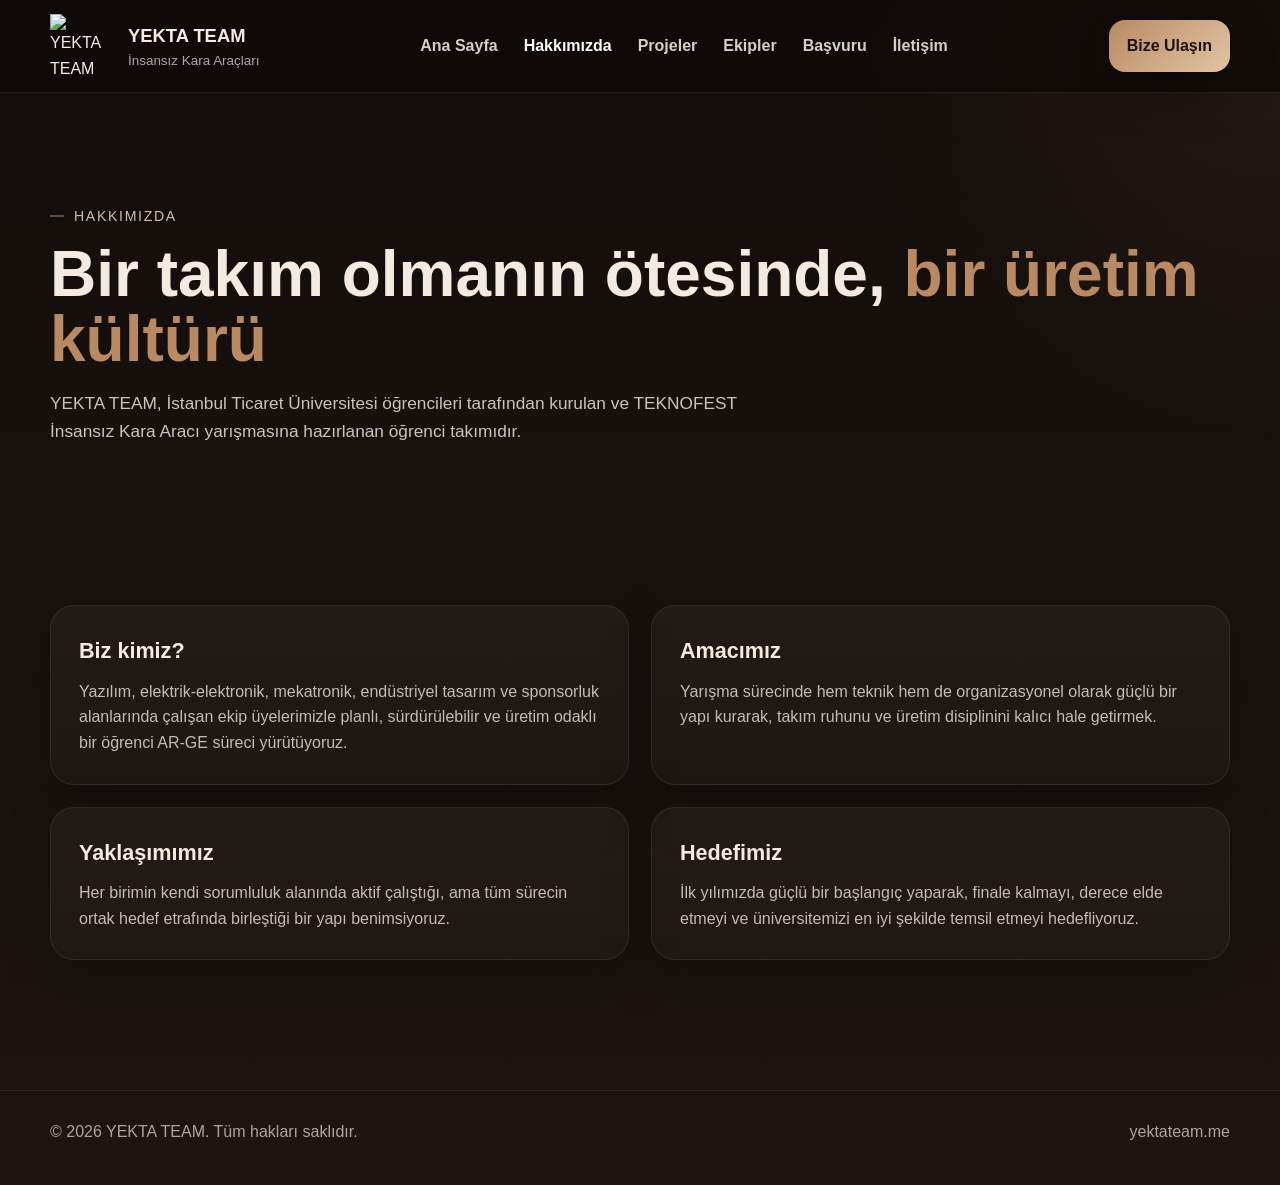
==== about.html @ 712c4027 "Update about.html" ====
<!DOCTYPE html>
<html lang="tr">
<head>
  <meta charset="UTF-8">
  <meta name="viewport" content="width=device-width, initial-scale=1.0">
  <title>Hakkımızda | YEKTA TEAM</title>
  <link rel="stylesheet" href="style.css">
</head>
<body>

  <div class="nav-wrap">
    <div class="container navbar">
      <a href="index.html" class="brand">
        <img src="logo.png" alt="YEKTA TEAM Logo">
        <div class="brand-text">
          <strong>YEKTA TEAM</strong>
          <span>İnsansız Kara Araçları</span>
        </div>
      </a>

      <ul class="nav-links">
        <li><a href="index.html">Ana Sayfa</a></li>
        <li><a class="active" href="about.html">Hakkımızda</a></li>
        <li><a href="projects.html">Projeler</a></li>
        <li><a href="teams.html">Ekipler</a></li>
        <li><a href="apply.html">Başvuru</a></li>
        <li><a href="contact.html">İletişim</a></li>
      </ul>

      <a href="contact.html" class="nav-btn">Bize Ulaşın</a>
    </div>
  </div>

  <main>
    <section class="page-hero">
      <div class="container">
        <span class="eyebrow">Hakkımızda</span>
        <h1 class="title">Bir takım olmanın ötesinde, <span class="accent">bir üretim kültürü</span></h1>
        <p class="lead">
          YEKTA TEAM, İstanbul Ticaret Üniversitesi öğrencileri tarafından kurulan ve TEKNOFEST İnsansız Kara Aracı yarışmasına hazırlanan öğrenci takımıdır.
        </p>
      </div>
    </section>

    <section class="section">
      <div class="container grid-2">
        <div class="card">
          <h3>Biz kimiz?</h3>
          <p>
  Yazılım, elektrik-elektronik, mekatronik, endüstriyel tasarım ve sponsorluk alanlarında çalışan ekip üyelerimizle
  planlı, sürdürülebilir ve üretim odaklı bir öğrenci AR-GE süreci yürütüyoruz.
</p>
        </div>

        <div class="card">
          <h3>Amacımız</h3>
          <p>
            Yarışma sürecinde hem teknik hem de organizasyonel olarak güçlü bir yapı kurarak,
            takım ruhunu ve üretim disiplinini kalıcı hale getirmek.
          </p>
        </div>

        <div class="card">
          <h3>Yaklaşımımız</h3>
          <p>
            Her birimin kendi sorumluluk alanında aktif çalıştığı, ama tüm sürecin ortak hedef etrafında birleştiği bir yapı benimsiyoruz.
          </p>
        </div>

        <div class="card">
          <h3>Hedefimiz</h3>
          <p>
            İlk yılımızda güçlü bir başlangıç yaparak, finale kalmayı, derece elde etmeyi ve üniversitemizi en iyi şekilde temsil etmeyi hedefliyoruz.
          </p>
        </div>
      </div>
    </section>
  </main>

  <footer>
    <div class="container footer-inner">
      <div>© 2026 YEKTA TEAM. Tüm hakları saklıdır.</div>
      <div>yektateam.me</div>
    </div>
  </footer>

</body>
</html>
---- style.css ----
:root{
  --bg:#140f0c;
  --bg-2:#1d1511;
  --card:#241b16;
  --card-2:#2d221b;
  --text:#f4eadf;
  --muted:#d3bda8;
  --accent:#b98a62;
  --accent-2:#e2c4a5;
  --line:rgba(255,255,255,0.08);
  --shadow:0 18px 50px rgba(0,0,0,0.28);
  --radius:24px;
  --max:1180px;
}

*{
  margin:0;
  padding:0;
  box-sizing:border-box;
}

html{
  scroll-behavior:smooth;
}

body{
  font-family: Arial, Helvetica, sans-serif;
  background:
    radial-gradient(circle at top right, rgba(185,138,98,0.10), transparent 25%),
    linear-gradient(180deg,#120d0a 0%, #18120f 50%, #1c1511 100%);
  color:var(--text);
  line-height:1.6;
}

a{
  text-decoration:none;
  color:inherit;
}

img{
  max-width:100%;
  display:block;
}

.container{
  width:min(var(--max), calc(100% - 40px));
  margin:0 auto;
}

.section{
  padding:90px 0;
}

.page-hero{
  padding:110px 0 70px;
}

.eyebrow{
  display:inline-block;
  color:var(--muted);
  letter-spacing:.12em;
  text-transform:uppercase;
  font-size:.88rem;
  margin-bottom:14px;
  position:relative;
  padding-left:24px;
}

.eyebrow::before{
  content:"";
  position:absolute;
  left:0;
  top:50%;
  width:14px;
  height:1px;
  background:var(--accent);
  transform:translateY(-50%);
}

.title{
  font-size:clamp(2.2rem, 5vw, 4.4rem);
  line-height:1.02;
  font-weight:800;
  margin-bottom:18px;
}

.title .accent{
  color:var(--accent);
}

.lead{
  max-width:720px;
  color:rgba(244,234,223,0.82);
  font-size:1.08rem;
}

.nav-wrap{
  position:sticky;
  top:0;
  z-index:1000;
  background:rgba(15,11,8,0.80);
  backdrop-filter:blur(10px);
  border-bottom:1px solid var(--line);
}

.navbar{
  min-height:82px;
  display:flex;
  align-items:center;
  justify-content:space-between;
  gap:20px;
  padding:14px 0;
}

.brand{
  display:flex;
  align-items:center;
  gap:14px;
}

.brand img{
  width:64px;
  height:64px;
  object-fit:contain;
  border-radius:0;
  background:transparent;
  padding:0;
  box-shadow:none;
}

.brand-text strong{
  display:block;
  font-size:1.15rem;
}

.brand-text span{
  display:block;
  font-size:.84rem;
  color:rgba(244,234,223,.7);
}

.nav-links{
  display:flex;
  align-items:center;
  gap:26px;
  list-style:none;
  flex-wrap:wrap;
  justify-content:center;
}

.nav-links a{
  font-weight:700;
  color:rgba(244,234,223,0.88);
  transition:.25s;
}

.nav-links a:hover,
.nav-links a.active{
  color:#fff;
}

.nav-btn{
  padding:13px 18px;
  border-radius:16px;
  background:linear-gradient(135deg,var(--accent),var(--accent-2));
  color:#1a130f;
  font-weight:800;
  box-shadow:var(--shadow);
}

.hero-grid{
  display:grid;
  grid-template-columns:1.05fr .95fr;
  gap:34px;
  align-items:center;
}

.hero-card{
  min-height:500px;
  border-radius:32px;
  background:
    radial-gradient(circle at top right, rgba(185,138,98,0.18), transparent 20%),
    linear-gradient(135deg,#17110e 0%, #231913 55%, #2b1f17 100%);
  border:1px solid var(--line);
  box-shadow:var(--shadow);
  padding:34px;
  position:relative;
  overflow:hidden;
  display:flex;
  align-items:end;
}

.hero-card::before{
  content:"";
  position:absolute;
  inset:0;
  background:url("logo.png") center/260px no-repeat;
  opacity:.10;
}

.hero-card-content{
  position:relative;
  z-index:2;
  max-width:420px;
}

.hero-card-content h3{
  font-size:1.8rem;
  margin-bottom:10px;
}

.hero-card-content p{
  color:rgba(244,234,223,.8);
}

.btn-row{
  display:flex;
  gap:14px;
  flex-wrap:wrap;
  margin-top:26px;
}

.btn{
  display:inline-flex;
  align-items:center;
  justify-content:center;
  padding:14px 22px;
  border-radius:16px;
  font-weight:800;
  transition:.25s;
}

.btn-primary{
  background:linear-gradient(135deg,var(--accent),var(--accent-2));
  color:#1a130f;
}

.btn-secondary{
  border:1px solid rgba(226,196,165,.25);
  color:var(--text);
  background:rgba(255,255,255,.02);
}

.btn:hover{
  transform:translateY(-2px);
}

.grid-2{
  display:grid;
  grid-template-columns:1fr 1fr;
  gap:22px;
}

.card{
  background:linear-gradient(180deg, rgba(255,255,255,.04), rgba(255,255,255,.02));
  border:1px solid var(--line);
  border-radius:var(--radius);
  padding:28px;
  box-shadow:var(--shadow);
}

.card h3{
  font-size:1.35rem;
  margin-bottom:10px;
}

.card p{
  color:rgba(244,234,223,.78);
}

.stats{
  display:grid;
  grid-template-columns:repeat(4,1fr);
  gap:18px;
  margin-top:26px;
}

.stat{
  background:linear-gradient(180deg, rgba(255,255,255,.04), rgba(255,255,255,.02));
  border:1px solid var(--line);
  border-radius:22px;
  padding:26px 20px;
  text-align:center;
  box-shadow:var(--shadow);
}

.stat h3{
  font-size:2rem;
  margin-bottom:6px;
}

.stat p{
  color:rgba(244,234,223,.78);
  font-weight:700;
}

.project-grid,
.team-grid,
.apply-grid,
.contact-grid{
  display:grid;
  grid-template-columns:repeat(2,1fr);
  gap:22px;
}

.project-card,
.team-card,
.apply-card,
.contact-card{
  background:linear-gradient(180deg, rgba(255,255,255,.04), rgba(255,255,255,.02));
  border:1px solid var(--line);
  border-radius:26px;
  padding:28px;
  box-shadow:var(--shadow);
}

.team-card{
  position:relative;
  overflow:hidden;
}

.team-card::before{
  content:"";
  position:absolute;
  inset:0;
  background:
    radial-gradient(circle at top right, rgba(185,138,98,.12), transparent 28%),
    linear-gradient(180deg, rgba(255,255,255,.02), transparent 35%);
  pointer-events:none;
}

.team-icon{
  width:70px;
  height:70px;
  border-radius:18px;
  object-fit:cover;
  margin-bottom:18px;
  border:1px solid rgba(255,255,255,.10);
}

.team-card h3,
.project-card h3,
.apply-card h3,
.contact-card h3{
  font-size:1.45rem;
  margin-bottom:10px;
}

.team-card p,
.project-card p,
.apply-card p,
.contact-card p{
  color:rgba(244,234,223,.78);
}

.member-list{
  margin-top:18px;
  padding-left:18px;
  color:var(--muted);
}

.member-list li{
  margin-bottom:6px;
}

.contact-card a{
  color:var(--accent-2);
  font-weight:700;
}

.contact-card a:hover{
  color:#fff;
}

.cta-box{
  margin-top:34px;
  background:
    linear-gradient(135deg, rgba(185,138,98,.25), rgba(255,255,255,.03)),
    #241913;
  border:1px solid var(--line);
  border-radius:28px;
  padding:30px;
  box-shadow:var(--shadow);
  display:flex;
  align-items:center;
  justify-content:space-between;
  gap:20px;
  flex-wrap:wrap;
}

footer{
  margin-top:40px;
  padding:28px 0 40px;
  border-top:1px solid var(--line);
  color:rgba(244,234,223,.68);
}

.footer-inner{
  display:flex;
  justify-content:space-between;
  gap:16px;
  flex-wrap:wrap;
}

@media (max-width: 1024px){
  .hero-grid,
  .grid-2,
  .project-grid,
  .team-grid,
  .apply-grid,
  .contact-grid{
    grid-template-columns:1fr;
  }

  .stats{
    grid-template-columns:1fr 1fr;
  }
}

@media (max-width: 760px){
  .navbar{
    flex-direction:column;
    align-items:flex-start;
  }

  .nav-links{
    gap:14px;
  }

  .stats{
    grid-template-columns:1fr;
  }

  .title{
    font-size:2.5rem;
  }

  .section{
    padding:72px 0;
  }

  .page-hero{
    padding:84px 0 56px;
  }

  .hero-card{
    min-height:360px;
  }
}
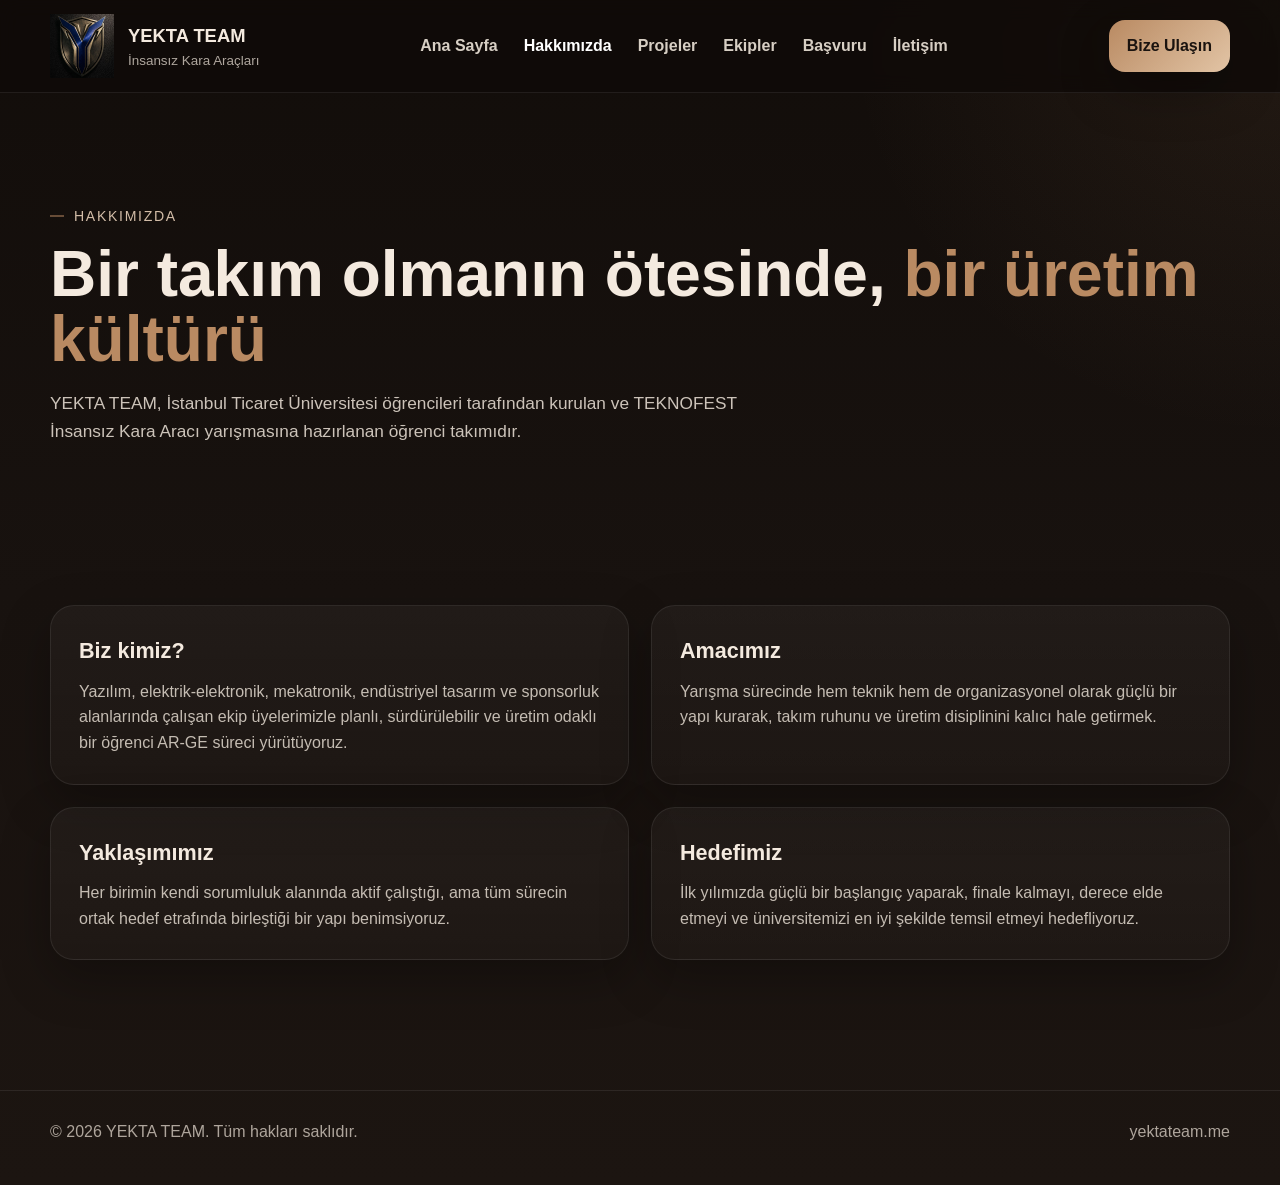
==== commit 0a8dd9ca: "Update about.html" ====
--- a/about.html
+++ b/about.html
@@ -2,6 +2,7 @@
 <html lang="tr">
 <head>
   <meta charset="UTF-8">
+  <link rel="icon" type="image/png" href="logo.png">
   <meta name="viewport" content="width=device-width, initial-scale=1.0">
   <title>Hakkımızda | YEKTA TEAM</title>
   <link rel="stylesheet" href="style.css">
--- a/style.css
+++ b/style.css
@@ -194,8 +194,8 @@
   content:"";
   position:absolute;
   inset:0;
-  background:url("logo.png") center/260px no-repeat;
-  opacity:.10;
+  background:url("logo.png") center/430px no-repeat;
+  opacity:.13;
 }
 
 .hero-card-content{
@@ -268,29 +268,42 @@
   color:rgba(244,234,223,.78);
 }
 
+.card strong{
+  color:var(--accent-2);
+}
+
+/* STATS */
 .stats{
-  display:grid;
-  grid-template-columns:repeat(4,1fr);
-  gap:18px;
-  margin-top:26px;
+  display:grid !important;
+  grid-template-columns:repeat(4, 1fr) !important;
+  gap:22px !important;
+  margin-top:30px;
 }
 
 .stat{
-  background:linear-gradient(180deg, rgba(255,255,255,.04), rgba(255,255,255,.02));
-  border:1px solid var(--line);
+  background:rgba(255,255,255,0.03);
+  border:1px solid rgba(255,255,255,0.08);
   border-radius:22px;
-  padding:26px 20px;
+  padding:35px 20px;
   text-align:center;
-  box-shadow:var(--shadow);
+  transition:0.3s ease;
+  box-shadow:var(--shadow);
+}
+
+.stat:hover{
+  transform:translateY(-6px);
+  border-color:rgba(212,168,120,0.35);
 }
 
 .stat h3{
-  font-size:2rem;
-  margin-bottom:6px;
+  font-size:42px;
+  color:#d7b187;
+  margin-bottom:10px;
 }
 
 .stat p{
-  color:rgba(244,234,223,.78);
+  color:#ddd;
+  font-size:18px;
   font-weight:700;
 }
 
@@ -353,6 +366,10 @@
   color:rgba(244,234,223,.78);
 }
 
+.team-card p strong{
+  color:var(--accent-2);
+}
+
 .member-list{
   margin-top:18px;
   padding-left:18px;
@@ -361,6 +378,10 @@
 
 .member-list li{
   margin-bottom:6px;
+}
+
+.member-list strong{
+  color:#fff;
 }
 
 .contact-card a{
@@ -402,6 +423,7 @@
   flex-wrap:wrap;
 }
 
+/* RESPONSIVE */
 @media (max-width: 1024px){
   .hero-grid,
   .grid-2,
@@ -413,7 +435,13 @@
   }
 
   .stats{
-    grid-template-columns:1fr 1fr;
+    grid-template-columns:repeat(2, 1fr) !important;
+  }
+}
+
+@media (max-width: 600px){
+  .stats{
+    grid-template-columns:1fr !important;
   }
 }
 
@@ -427,10 +455,6 @@
     gap:14px;
   }
 
-  .stats{
-    grid-template-columns:1fr;
-  }
-
   .title{
     font-size:2.5rem;
   }
@@ -447,3 +471,22 @@
     min-height:360px;
   }
 }
+.footer-logo-link{
+  width:34px;
+  height:34px;
+  display:flex;
+  align-items:center;
+  justify-content:center;
+}
+
+.footer-logo{
+  width:28px;
+  height:28px;
+  object-fit:contain;
+  filter:drop-shadow(0 0 8px rgba(185,138,98,.35));
+  transition:0.3s ease;
+}
+
+.footer-logo:hover{
+  transform:scale(1.12);
+}
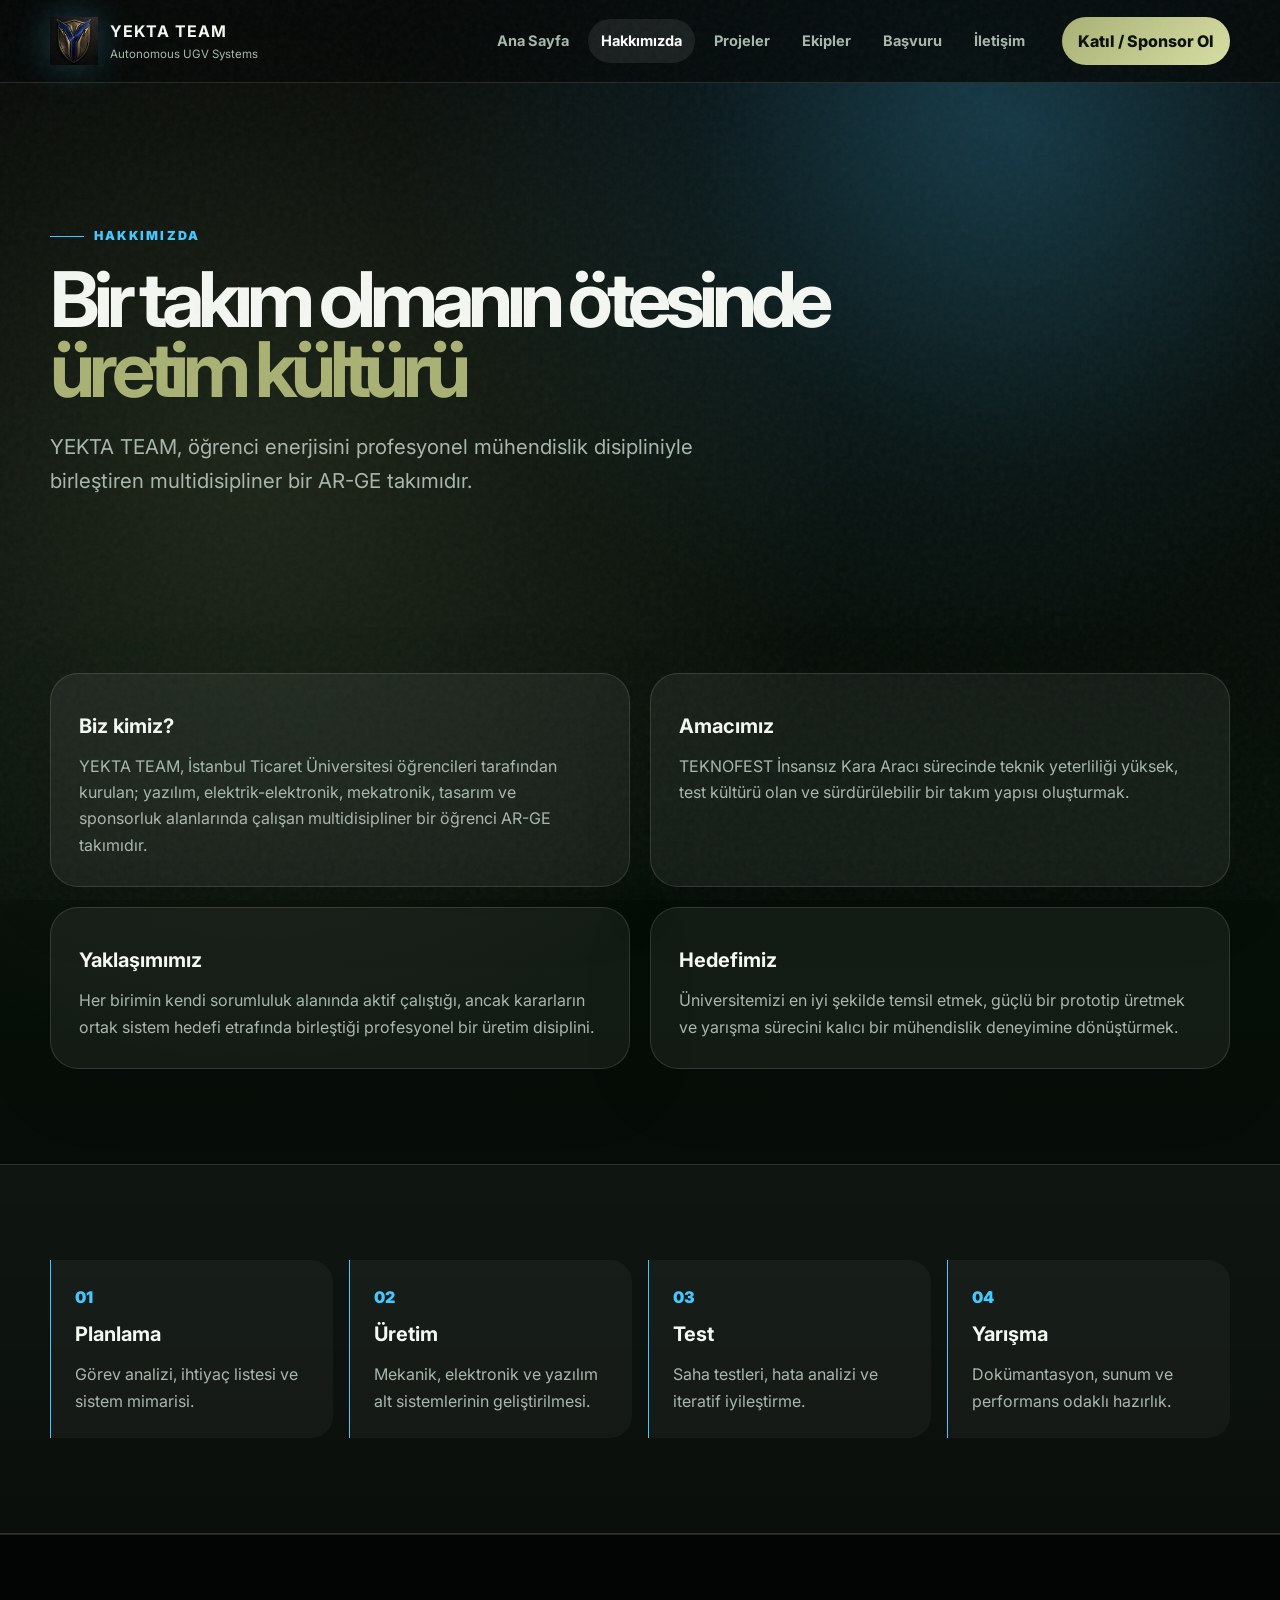
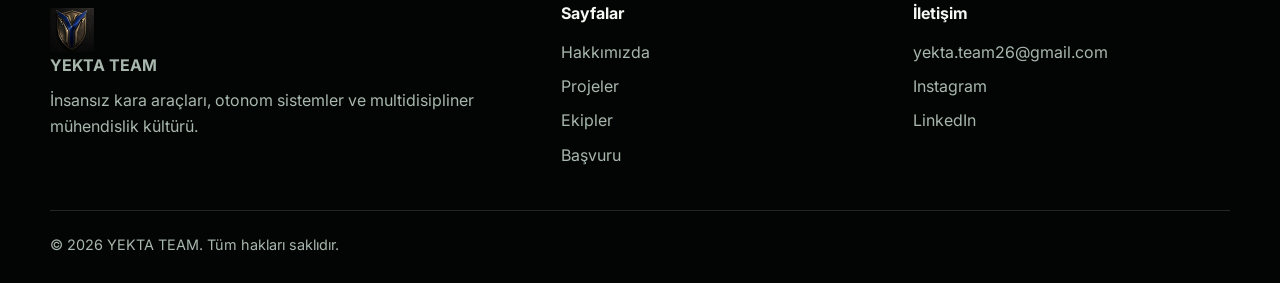
==== commit cf6178ec: "Add files via upload" ====
--- a/about.html
+++ b/about.html
@@ -2,88 +2,71 @@
 <html lang="tr">
 <head>
   <meta charset="UTF-8">
+  <meta name="viewport" content="width=device-width, initial-scale=1.0">
+  <meta name="description" content="YEKTA TEAM - İstanbul Ticaret Üniversitesi öğrencilerinden oluşan insansız kara aracı ve otonom sistemler AR-GE takımı.">
+  <meta name="theme-color" content="#050806">
+  <meta property="og:title" content="Hakkımızda | YEKTA TEAM">
+  <meta property="og:description" content="YEKTA TEAM | İnsansız Kara Aracı ve Otonom Sistemler">
+  <meta property="og:image" content="vehicle.png">
+  <title>Hakkımızda | YEKTA TEAM</title>
   <link rel="icon" type="image/png" href="logo.png">
-  <meta name="viewport" content="width=device-width, initial-scale=1.0">
-  <title>Hakkımızda | YEKTA TEAM</title>
+  <link rel="preconnect" href="https://fonts.googleapis.com">
+  <link rel="preconnect" href="https://fonts.gstatic.com" crossorigin>
+  <link href="https://fonts.googleapis.com/css2?family=Inter:wght@400;500;600;700;800;900&display=swap" rel="stylesheet">
   <link rel="stylesheet" href="style.css">
 </head>
 <body>
-
-  <div class="nav-wrap">
-    <div class="container navbar">
-      <a href="index.html" class="brand">
+  <div class="noise"></div>
+  <header class="site-header" id="top">
+    <div class="container nav">
+      <a href="index.html" class="brand" aria-label="YEKTA TEAM Ana Sayfa">
         <img src="logo.png" alt="YEKTA TEAM Logo">
-        <div class="brand-text">
-          <strong>YEKTA TEAM</strong>
-          <span>İnsansız Kara Araçları</span>
-        </div>
+        <span><strong>YEKTA TEAM</strong><small>Autonomous UGV Systems</small></span>
       </a>
-
-      <ul class="nav-links">
-        <li><a href="index.html">Ana Sayfa</a></li>
-        <li><a class="active" href="about.html">Hakkımızda</a></li>
-        <li><a href="projects.html">Projeler</a></li>
-        <li><a href="teams.html">Ekipler</a></li>
-        <li><a href="apply.html">Başvuru</a></li>
-        <li><a href="contact.html">İletişim</a></li>
-      </ul>
-
-      <a href="contact.html" class="nav-btn">Bize Ulaşın</a>
+      <button class="menu-toggle" aria-label="Menüyü aç/kapat">☰</button>
+      <nav class="nav-links"><a class="" href="index.html">Ana Sayfa</a>
+<a class="active" href="about.html">Hakkımızda</a>
+<a class="" href="projects.html">Projeler</a>
+<a class="" href="teams.html">Ekipler</a>
+<a class="" href="apply.html">Başvuru</a>
+<a class="" href="contact.html">İletişim</a></nav>
+      <a class="nav-cta" href="apply.html">Katıl / Sponsor Ol</a>
     </div>
-  </div>
+  </header>
 
   <main>
     <section class="page-hero">
-      <div class="container">
-        <span class="eyebrow">Hakkımızda</span>
-        <h1 class="title">Bir takım olmanın ötesinde, <span class="accent">bir üretim kültürü</span></h1>
-        <p class="lead">
-          YEKTA TEAM, İstanbul Ticaret Üniversitesi öğrencileri tarafından kurulan ve TEKNOFEST İnsansız Kara Aracı yarışmasına hazırlanan öğrenci takımıdır.
-        </p>
+      <div class="container ">
+        <div class="reveal">
+          <span class="eyebrow">Hakkımızda</span>
+          <h1>Bir takım olmanın ötesinde <span>üretim kültürü</span></h1>
+          <p class="lead">YEKTA TEAM, öğrenci enerjisini profesyonel mühendislik disipliniyle birleştiren multidisipliner bir AR-GE takımıdır.</p>
+          
+        </div>
+        
       </div>
     </section>
-
-    <section class="section">
-      <div class="container grid-2">
-        <div class="card">
-          <h3>Biz kimiz?</h3>
-          <p>
-  Yazılım, elektrik-elektronik, mekatronik, endüstriyel tasarım ve sponsorluk alanlarında çalışan ekip üyelerimizle
-  planlı, sürdürülebilir ve üretim odaklı bir öğrenci AR-GE süreci yürütüyoruz.
-</p>
-        </div>
-
-        <div class="card">
-          <h3>Amacımız</h3>
-          <p>
-            Yarışma sürecinde hem teknik hem de organizasyonel olarak güçlü bir yapı kurarak,
-            takım ruhunu ve üretim disiplinini kalıcı hale getirmek.
-          </p>
-        </div>
-
-        <div class="card">
-          <h3>Yaklaşımımız</h3>
-          <p>
-            Her birimin kendi sorumluluk alanında aktif çalıştığı, ama tüm sürecin ortak hedef etrafında birleştiği bir yapı benimsiyoruz.
-          </p>
-        </div>
-
-        <div class="card">
-          <h3>Hedefimiz</h3>
-          <p>
-            İlk yılımızda güçlü bir başlangıç yaparak, finale kalmayı, derece elde etmeyi ve üniversitemizi en iyi şekilde temsil etmeyi hedefliyoruz.
-          </p>
-        </div>
-      </div>
-    </section>
+    
+<section class="section"><div class="container cards-2 reveal">
+  <article class="card"><h3>Biz kimiz?</h3><p>YEKTA TEAM, İstanbul Ticaret Üniversitesi öğrencileri tarafından kurulan; yazılım, elektrik-elektronik, mekatronik, tasarım ve sponsorluk alanlarında çalışan multidisipliner bir öğrenci AR-GE takımıdır.</p></article>
+  <article class="card"><h3>Amacımız</h3><p>TEKNOFEST İnsansız Kara Aracı sürecinde teknik yeterliliği yüksek, test kültürü olan ve sürdürülebilir bir takım yapısı oluşturmak.</p></article>
+  <article class="card"><h3>Yaklaşımımız</h3><p>Her birimin kendi sorumluluk alanında aktif çalıştığı, ancak kararların ortak sistem hedefi etrafında birleştiği profesyonel bir üretim disiplini.</p></article>
+  <article class="card"><h3>Hedefimiz</h3><p>Üniversitemizi en iyi şekilde temsil etmek, güçlü bir prototip üretmek ve yarışma sürecini kalıcı bir mühendislik deneyimine dönüştürmek.</p></article>
+</div></section>
+<section class="section dark-panel"><div class="container timeline reveal"><div><span>01</span><h3>Planlama</h3><p>Görev analizi, ihtiyaç listesi ve sistem mimarisi.</p></div><div><span>02</span><h3>Üretim</h3><p>Mekanik, elektronik ve yazılım alt sistemlerinin geliştirilmesi.</p></div><div><span>03</span><h3>Test</h3><p>Saha testleri, hata analizi ve iteratif iyileştirme.</p></div><div><span>04</span><h3>Yarışma</h3><p>Dokümantasyon, sunum ve performans odaklı hazırlık.</p></div></div></section>
   </main>
 
-  <footer>
-    <div class="container footer-inner">
-      <div>© 2026 YEKTA TEAM. Tüm hakları saklıdır.</div>
-      <div>yektateam.me</div>
+  <footer class="footer">
+    <div class="container footer-grid">
+      <div>
+        <a href="index.html" class="footer-brand"><img src="logo.png" alt="YEKTA TEAM Logo"><strong>YEKTA TEAM</strong></a>
+        <p>İnsansız kara araçları, otonom sistemler ve multidisipliner mühendislik kültürü.</p>
+      </div>
+      <div><h4>Sayfalar</h4><a href="about.html">Hakkımızda</a><a href="projects.html">Projeler</a><a href="teams.html">Ekipler</a><a href="apply.html">Başvuru</a></div>
+      <div><h4>İletişim</h4><a href="mailto:yekta.team26@gmail.com">yekta.team26@gmail.com</a><a href="https://www.instagram.com/yekta.team.ika" target="_blank">Instagram</a><a href="https://www.linkedin.com/company/yekta-team/" target="_blank">LinkedIn</a></div>
     </div>
+    <div class="container copyright">© 2026 YEKTA TEAM. Tüm hakları saklıdır.</div>
   </footer>
-
+  <script src="script.js"></script>
 </body>
-</html>
+</html>
--- a/style.css
+++ b/style.css
@@ -1,492 +1,2 @@
-:root{
-  --bg:#140f0c;
-  --bg-2:#1d1511;
-  --card:#241b16;
-  --card-2:#2d221b;
-  --text:#f4eadf;
-  --muted:#d3bda8;
-  --accent:#b98a62;
-  --accent-2:#e2c4a5;
-  --line:rgba(255,255,255,0.08);
-  --shadow:0 18px 50px rgba(0,0,0,0.28);
-  --radius:24px;
-  --max:1180px;
-}
 
-*{
-  margin:0;
-  padding:0;
-  box-sizing:border-box;
-}
-
-html{
-  scroll-behavior:smooth;
-}
-
-body{
-  font-family: Arial, Helvetica, sans-serif;
-  background:
-    radial-gradient(circle at top right, rgba(185,138,98,0.10), transparent 25%),
-    linear-gradient(180deg,#120d0a 0%, #18120f 50%, #1c1511 100%);
-  color:var(--text);
-  line-height:1.6;
-}
-
-a{
-  text-decoration:none;
-  color:inherit;
-}
-
-img{
-  max-width:100%;
-  display:block;
-}
-
-.container{
-  width:min(var(--max), calc(100% - 40px));
-  margin:0 auto;
-}
-
-.section{
-  padding:90px 0;
-}
-
-.page-hero{
-  padding:110px 0 70px;
-}
-
-.eyebrow{
-  display:inline-block;
-  color:var(--muted);
-  letter-spacing:.12em;
-  text-transform:uppercase;
-  font-size:.88rem;
-  margin-bottom:14px;
-  position:relative;
-  padding-left:24px;
-}
-
-.eyebrow::before{
-  content:"";
-  position:absolute;
-  left:0;
-  top:50%;
-  width:14px;
-  height:1px;
-  background:var(--accent);
-  transform:translateY(-50%);
-}
-
-.title{
-  font-size:clamp(2.2rem, 5vw, 4.4rem);
-  line-height:1.02;
-  font-weight:800;
-  margin-bottom:18px;
-}
-
-.title .accent{
-  color:var(--accent);
-}
-
-.lead{
-  max-width:720px;
-  color:rgba(244,234,223,0.82);
-  font-size:1.08rem;
-}
-
-.nav-wrap{
-  position:sticky;
-  top:0;
-  z-index:1000;
-  background:rgba(15,11,8,0.80);
-  backdrop-filter:blur(10px);
-  border-bottom:1px solid var(--line);
-}
-
-.navbar{
-  min-height:82px;
-  display:flex;
-  align-items:center;
-  justify-content:space-between;
-  gap:20px;
-  padding:14px 0;
-}
-
-.brand{
-  display:flex;
-  align-items:center;
-  gap:14px;
-}
-
-.brand img{
-  width:64px;
-  height:64px;
-  object-fit:contain;
-  border-radius:0;
-  background:transparent;
-  padding:0;
-  box-shadow:none;
-}
-
-.brand-text strong{
-  display:block;
-  font-size:1.15rem;
-}
-
-.brand-text span{
-  display:block;
-  font-size:.84rem;
-  color:rgba(244,234,223,.7);
-}
-
-.nav-links{
-  display:flex;
-  align-items:center;
-  gap:26px;
-  list-style:none;
-  flex-wrap:wrap;
-  justify-content:center;
-}
-
-.nav-links a{
-  font-weight:700;
-  color:rgba(244,234,223,0.88);
-  transition:.25s;
-}
-
-.nav-links a:hover,
-.nav-links a.active{
-  color:#fff;
-}
-
-.nav-btn{
-  padding:13px 18px;
-  border-radius:16px;
-  background:linear-gradient(135deg,var(--accent),var(--accent-2));
-  color:#1a130f;
-  font-weight:800;
-  box-shadow:var(--shadow);
-}
-
-.hero-grid{
-  display:grid;
-  grid-template-columns:1.05fr .95fr;
-  gap:34px;
-  align-items:center;
-}
-
-.hero-card{
-  min-height:500px;
-  border-radius:32px;
-  background:
-    radial-gradient(circle at top right, rgba(185,138,98,0.18), transparent 20%),
-    linear-gradient(135deg,#17110e 0%, #231913 55%, #2b1f17 100%);
-  border:1px solid var(--line);
-  box-shadow:var(--shadow);
-  padding:34px;
-  position:relative;
-  overflow:hidden;
-  display:flex;
-  align-items:end;
-}
-
-.hero-card::before{
-  content:"";
-  position:absolute;
-  inset:0;
-  background:url("logo.png") center/430px no-repeat;
-  opacity:.13;
-}
-
-.hero-card-content{
-  position:relative;
-  z-index:2;
-  max-width:420px;
-}
-
-.hero-card-content h3{
-  font-size:1.8rem;
-  margin-bottom:10px;
-}
-
-.hero-card-content p{
-  color:rgba(244,234,223,.8);
-}
-
-.btn-row{
-  display:flex;
-  gap:14px;
-  flex-wrap:wrap;
-  margin-top:26px;
-}
-
-.btn{
-  display:inline-flex;
-  align-items:center;
-  justify-content:center;
-  padding:14px 22px;
-  border-radius:16px;
-  font-weight:800;
-  transition:.25s;
-}
-
-.btn-primary{
-  background:linear-gradient(135deg,var(--accent),var(--accent-2));
-  color:#1a130f;
-}
-
-.btn-secondary{
-  border:1px solid rgba(226,196,165,.25);
-  color:var(--text);
-  background:rgba(255,255,255,.02);
-}
-
-.btn:hover{
-  transform:translateY(-2px);
-}
-
-.grid-2{
-  display:grid;
-  grid-template-columns:1fr 1fr;
-  gap:22px;
-}
-
-.card{
-  background:linear-gradient(180deg, rgba(255,255,255,.04), rgba(255,255,255,.02));
-  border:1px solid var(--line);
-  border-radius:var(--radius);
-  padding:28px;
-  box-shadow:var(--shadow);
-}
-
-.card h3{
-  font-size:1.35rem;
-  margin-bottom:10px;
-}
-
-.card p{
-  color:rgba(244,234,223,.78);
-}
-
-.card strong{
-  color:var(--accent-2);
-}
-
-/* STATS */
-.stats{
-  display:grid !important;
-  grid-template-columns:repeat(4, 1fr) !important;
-  gap:22px !important;
-  margin-top:30px;
-}
-
-.stat{
-  background:rgba(255,255,255,0.03);
-  border:1px solid rgba(255,255,255,0.08);
-  border-radius:22px;
-  padding:35px 20px;
-  text-align:center;
-  transition:0.3s ease;
-  box-shadow:var(--shadow);
-}
-
-.stat:hover{
-  transform:translateY(-6px);
-  border-color:rgba(212,168,120,0.35);
-}
-
-.stat h3{
-  font-size:42px;
-  color:#d7b187;
-  margin-bottom:10px;
-}
-
-.stat p{
-  color:#ddd;
-  font-size:18px;
-  font-weight:700;
-}
-
-.project-grid,
-.team-grid,
-.apply-grid,
-.contact-grid{
-  display:grid;
-  grid-template-columns:repeat(2,1fr);
-  gap:22px;
-}
-
-.project-card,
-.team-card,
-.apply-card,
-.contact-card{
-  background:linear-gradient(180deg, rgba(255,255,255,.04), rgba(255,255,255,.02));
-  border:1px solid var(--line);
-  border-radius:26px;
-  padding:28px;
-  box-shadow:var(--shadow);
-}
-
-.team-card{
-  position:relative;
-  overflow:hidden;
-}
-
-.team-card::before{
-  content:"";
-  position:absolute;
-  inset:0;
-  background:
-    radial-gradient(circle at top right, rgba(185,138,98,.12), transparent 28%),
-    linear-gradient(180deg, rgba(255,255,255,.02), transparent 35%);
-  pointer-events:none;
-}
-
-.team-icon{
-  width:70px;
-  height:70px;
-  border-radius:18px;
-  object-fit:cover;
-  margin-bottom:18px;
-  border:1px solid rgba(255,255,255,.10);
-}
-
-.team-card h3,
-.project-card h3,
-.apply-card h3,
-.contact-card h3{
-  font-size:1.45rem;
-  margin-bottom:10px;
-}
-
-.team-card p,
-.project-card p,
-.apply-card p,
-.contact-card p{
-  color:rgba(244,234,223,.78);
-}
-
-.team-card p strong{
-  color:var(--accent-2);
-}
-
-.member-list{
-  margin-top:18px;
-  padding-left:18px;
-  color:var(--muted);
-}
-
-.member-list li{
-  margin-bottom:6px;
-}
-
-.member-list strong{
-  color:#fff;
-}
-
-.contact-card a{
-  color:var(--accent-2);
-  font-weight:700;
-}
-
-.contact-card a:hover{
-  color:#fff;
-}
-
-.cta-box{
-  margin-top:34px;
-  background:
-    linear-gradient(135deg, rgba(185,138,98,.25), rgba(255,255,255,.03)),
-    #241913;
-  border:1px solid var(--line);
-  border-radius:28px;
-  padding:30px;
-  box-shadow:var(--shadow);
-  display:flex;
-  align-items:center;
-  justify-content:space-between;
-  gap:20px;
-  flex-wrap:wrap;
-}
-
-footer{
-  margin-top:40px;
-  padding:28px 0 40px;
-  border-top:1px solid var(--line);
-  color:rgba(244,234,223,.68);
-}
-
-.footer-inner{
-  display:flex;
-  justify-content:space-between;
-  gap:16px;
-  flex-wrap:wrap;
-}
-
-/* RESPONSIVE */
-@media (max-width: 1024px){
-  .hero-grid,
-  .grid-2,
-  .project-grid,
-  .team-grid,
-  .apply-grid,
-  .contact-grid{
-    grid-template-columns:1fr;
-  }
-
-  .stats{
-    grid-template-columns:repeat(2, 1fr) !important;
-  }
-}
-
-@media (max-width: 600px){
-  .stats{
-    grid-template-columns:1fr !important;
-  }
-}
-
-@media (max-width: 760px){
-  .navbar{
-    flex-direction:column;
-    align-items:flex-start;
-  }
-
-  .nav-links{
-    gap:14px;
-  }
-
-  .title{
-    font-size:2.5rem;
-  }
-
-  .section{
-    padding:72px 0;
-  }
-
-  .page-hero{
-    padding:84px 0 56px;
-  }
-
-  .hero-card{
-    min-height:360px;
-  }
-}
-.footer-logo-link{
-  width:34px;
-  height:34px;
-  display:flex;
-  align-items:center;
-  justify-content:center;
-}
-
-.footer-logo{
-  width:28px;
-  height:28px;
-  object-fit:contain;
-  filter:drop-shadow(0 0 8px rgba(185,138,98,.35));
-  transition:0.3s ease;
-}
-
-.footer-logo:hover{
-  transform:scale(1.12);
-}
+:root{--bg:#050806;--bg2:#0a120d;--panel:rgba(255,255,255,.055);--panel2:rgba(255,255,255,.08);--line:rgba(255,255,255,.13);--text:#f4f7f2;--muted:#a8b7ad;--green:#6f7f55;--olive:#a9b174;--blue:#45c7ff;--shadow:0 30px 90px rgba(0,0,0,.42);--radius:28px;--max:1180px}*{box-sizing:border-box;margin:0;padding:0}html{scroll-behavior:smooth}body{font-family:Inter,Arial,sans-serif;background:radial-gradient(circle at 75% 5%,rgba(69,199,255,.16),transparent 28%),radial-gradient(circle at 20% 25%,rgba(111,127,85,.22),transparent 34%),linear-gradient(180deg,#030504,#071009 42%,#050806);color:var(--text);line-height:1.65;overflow-x:hidden}a{color:inherit;text-decoration:none}img{display:block;max-width:100%}.container{width:min(var(--max),calc(100% - 40px));margin:auto}.noise{position:fixed;inset:0;pointer-events:none;z-index:100;opacity:.045;background-image:url("data:image/svg+xml,%3Csvg viewBox='0 0 200 200' xmlns='http://www.w3.org/2000/svg'%3E%3Cfilter id='n'%3E%3CfeTurbulence type='fractalNoise' baseFrequency='.8' numOctaves='4' stitchTiles='stitch'/%3E%3C/filter%3E%3Crect width='100%25' height='100%25' filter='url(%23n)'/%3E%3C/svg%3E")}.site-header{position:sticky;top:0;z-index:50;background:rgba(5,8,6,.68);backdrop-filter:blur(18px);border-bottom:1px solid var(--line)}.nav{height:82px;display:flex;align-items:center;gap:24px}.brand{display:flex;align-items:center;gap:12px;margin-right:auto}.brand img{width:48px;height:48px;object-fit:contain;filter:drop-shadow(0 0 18px rgba(69,199,255,.28))}.brand strong{display:block;letter-spacing:.06em}.brand small{display:block;color:var(--muted);font-size:.72rem}.nav-links{display:flex;gap:6px}.nav-links a{padding:10px 13px;color:var(--muted);font-weight:700;font-size:.91rem;border-radius:999px;transition:.25s}.nav-links a:hover,.nav-links a.active{color:white;background:rgba(255,255,255,.08)}.nav-cta,.btn{display:inline-flex;align-items:center;justify-content:center;border-radius:999px;font-weight:800;transition:.25s}.nav-cta{padding:11px 16px;background:linear-gradient(135deg,var(--olive),#d7dfa4);color:#0a0f0b}.menu-toggle{display:none;background:transparent;border:1px solid var(--line);color:white;border-radius:12px;padding:9px 12px}.hero{min-height:calc(100vh - 82px);display:flex;align-items:center;padding:70px 0}.hero-grid{display:grid;grid-template-columns:1fr 1.05fr;gap:45px;align-items:center}.eyebrow{display:inline-flex;gap:10px;align-items:center;color:var(--blue);text-transform:uppercase;letter-spacing:.18em;font-weight:900;font-size:.78rem;margin-bottom:18px}.eyebrow:before{content:"";width:34px;height:1px;background:var(--blue)}h1{font-size:clamp(2.55rem,6vw,6.8rem);line-height:.92;letter-spacing:-.08em;max-width:920px}h1 span,.accent{color:var(--olive)}.lead{font-size:clamp(1.03rem,1.7vw,1.28rem);color:var(--muted);max-width:720px;margin-top:24px}.hero-actions,.btn-row{display:flex;gap:14px;flex-wrap:wrap;margin-top:34px}.btn{padding:15px 22px;border:1px solid var(--line)}.btn-primary{background:linear-gradient(135deg,var(--olive),#eef4b6);color:#071009;box-shadow:0 18px 60px rgba(169,177,116,.2)}.btn-ghost,.btn-secondary{background:rgba(255,255,255,.06);color:white}.vehicle-stage{position:relative;padding:30px;border:1px solid var(--line);border-radius:38px;background:radial-gradient(circle at 60% 25%,rgba(69,199,255,.18),transparent 34%),linear-gradient(145deg,rgba(255,255,255,.1),rgba(255,255,255,.035));box-shadow:var(--shadow);overflow:hidden}.vehicle-stage img{position:relative;z-index:2;filter:drop-shadow(0 35px 45px rgba(0,0,0,.45));animation:float 5s ease-in-out infinite}.vehicle-stage:after{content:"";position:absolute;left:10%;right:10%;bottom:35px;height:24px;background:rgba(0,0,0,.45);filter:blur(18px);border-radius:50%}.scan{position:absolute;inset:-40%;background:conic-gradient(from 0deg,transparent,rgba(69,199,255,.13),transparent 22%);animation:spin 8s linear infinite}.hud-card{position:absolute;z-index:3;padding:10px 14px;border:1px solid var(--line);border-radius:16px;background:rgba(5,8,6,.65);backdrop-filter:blur(12px);font-size:.82rem;color:#d9f4ff}.hud-1{top:34px;right:34px}.hud-2{bottom:34px;left:34px}.section{padding:95px 0}.page-hero{padding:135px 0 80px;background:radial-gradient(circle at 80% 10%,rgba(69,199,255,.13),transparent 30%)}.section-title,h2{font-size:clamp(2rem,4vw,4rem);line-height:1;letter-spacing:-.055em}.split{display:grid;grid-template-columns:.9fr 1.1fr;gap:42px;align-items:start}.feature-grid,.cards-2,.cards-3,.team-grid,.contact-grid,.apply-grid{display:grid;gap:20px}.feature-grid,.cards-2,.apply-grid{grid-template-columns:repeat(2,1fr)}.cards-3,.team-grid,.contact-grid{grid-template-columns:repeat(3,1fr)}.feature-grid article,.card,.team-card,.contact-card,.apply-card,.lead-card{background:var(--panel);border:1px solid var(--line);border-radius:var(--radius);padding:28px;box-shadow:0 18px 70px rgba(0,0,0,.14);transition:.25s}.feature-grid article:hover,.card:hover,.team-card:hover,.contact-card:hover,.apply-card:hover{transform:translateY(-7px);background:var(--panel2)}.feature-grid b{color:var(--blue)}h3{font-size:1.25rem;margin:8px 0 10px}p,li{color:var(--muted)}.stats-section{padding-top:20px}.stats-grid{display:grid;grid-template-columns:repeat(4,1fr);gap:16px}.stats-grid div{padding:28px;border:1px solid var(--line);border-radius:24px;background:rgba(255,255,255,.05);text-align:center}.stats-grid strong{display:block;font-size:2.5rem;color:white}.stats-grid span{color:var(--muted);font-weight:700}.dark-panel{background:linear-gradient(180deg,rgba(255,255,255,.035),rgba(255,255,255,.015));border-top:1px solid var(--line);border-bottom:1px solid var(--line)}.tech-cloud{display:flex;flex-wrap:wrap;gap:12px;margin-top:28px}.tech-cloud span,.specs span,.team-card span{display:inline-flex;padding:10px 14px;border:1px solid rgba(69,199,255,.22);border-radius:999px;background:rgba(69,199,255,.075);color:#dff7ff;font-weight:800;font-size:.9rem}.cta{text-align:center;padding:50px;border-radius:34px;border:1px solid var(--line);background:linear-gradient(135deg,rgba(111,127,85,.22),rgba(69,199,255,.08))}.cta .btn{margin-top:26px}.timeline{display:grid;grid-template-columns:repeat(4,1fr);gap:16px}.timeline div{padding:24px;border-left:1px solid var(--blue);background:rgba(255,255,255,.04);border-radius:0 22px 22px 0}.timeline span{color:var(--blue);font-weight:900}.project-showcase{display:grid;grid-template-columns:1fr 1fr;gap:38px;align-items:center}.project-visual{padding:24px;border-radius:34px;background:rgba(255,255,255,.06);border:1px solid var(--line)}.specs{display:flex;flex-wrap:wrap;gap:10px;margin-top:22px}.team-card ul{margin:16px 0 18px;padding-left:18px}.team-card div{display:flex;flex-wrap:wrap;gap:8px}.team-card span{font-size:.78rem;padding:7px 10px}.contact-card span{color:var(--blue);font-weight:900;text-transform:uppercase;font-size:.78rem}.contact-card h3{word-break:break-word}.footer{padding:65px 0 26px;background:#030504;border-top:1px solid var(--line)}.footer-grid{display:grid;grid-template-columns:1.5fr 1fr 1fr;gap:35px}.footer-brand{display:flex;align-items:center;gap:12px;margin-bottom:15px}.footer-brand img{width:44px}.footer a{display:block;color:var(--muted);margin:8px 0}.footer h4{margin-bottom:12px}.copyright{color:var(--muted);font-size:.9rem;margin-top:34px;padding-top:22px;border-top:1px solid var(--line)}.reveal{opacity:0;transform:translateY(22px);transition:opacity .7s ease,transform .7s ease}.reveal.show{opacity:1;transform:none}@keyframes spin{to{transform:rotate(360deg)}}@keyframes float{50%{transform:translateY(-10px)}}@media(max-width:920px){.menu-toggle{display:block}.nav-links{position:absolute;top:82px;left:20px;right:20px;display:none;flex-direction:column;padding:18px;border:1px solid var(--line);border-radius:22px;background:rgba(5,8,6,.96)}.nav-links.open{display:flex}.nav-cta{display:none}.hero-grid,.split,.project-showcase,.footer-grid{grid-template-columns:1fr}.hero{padding:42px 0 70px}.cards-3,.team-grid,.contact-grid{grid-template-columns:1fr 1fr}.stats-grid,.timeline{grid-template-columns:repeat(2,1fr)}h1{letter-spacing:-.055em}.vehicle-stage{padding:16px}}@media(max-width:620px){.container{width:min(var(--max),calc(100% - 28px))}.brand small{display:none}.feature-grid,.cards-2,.cards-3,.team-grid,.contact-grid,.apply-grid,.stats-grid,.timeline{grid-template-columns:1fr}.section{padding:70px 0}.page-hero{padding:105px 0 55px}.hud-card{display:none}.nav{height:76px}}
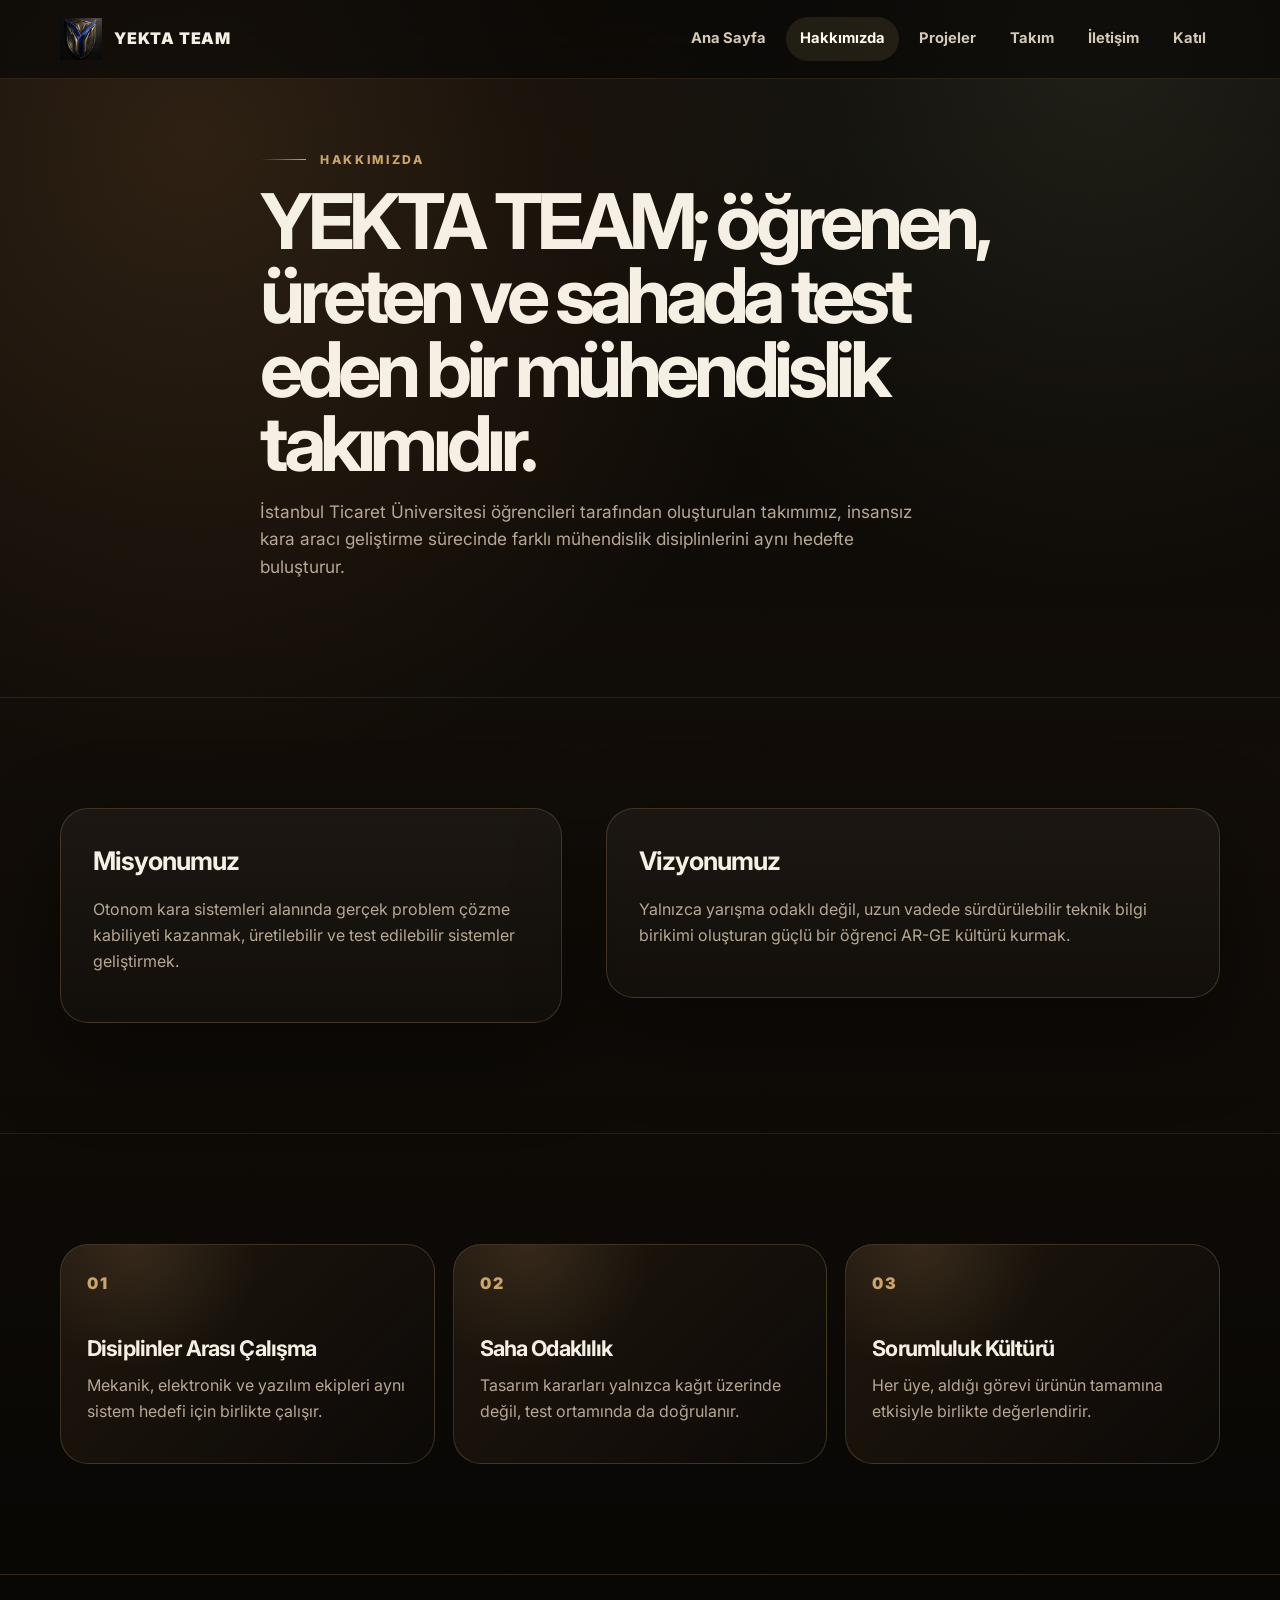
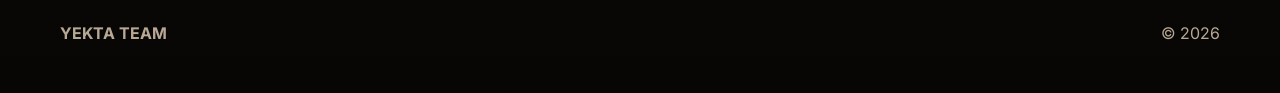
==== commit 688871a5: "Add files via upload" ====
--- a/about.html
+++ b/about.html
@@ -1,72 +1 @@
-<!DOCTYPE html>
-<html lang="tr">
-<head>
-  <meta charset="UTF-8">
-  <meta name="viewport" content="width=device-width, initial-scale=1.0">
-  <meta name="description" content="YEKTA TEAM - İstanbul Ticaret Üniversitesi öğrencilerinden oluşan insansız kara aracı ve otonom sistemler AR-GE takımı.">
-  <meta name="theme-color" content="#050806">
-  <meta property="og:title" content="Hakkımızda | YEKTA TEAM">
-  <meta property="og:description" content="YEKTA TEAM | İnsansız Kara Aracı ve Otonom Sistemler">
-  <meta property="og:image" content="vehicle.png">
-  <title>Hakkımızda | YEKTA TEAM</title>
-  <link rel="icon" type="image/png" href="logo.png">
-  <link rel="preconnect" href="https://fonts.googleapis.com">
-  <link rel="preconnect" href="https://fonts.gstatic.com" crossorigin>
-  <link href="https://fonts.googleapis.com/css2?family=Inter:wght@400;500;600;700;800;900&display=swap" rel="stylesheet">
-  <link rel="stylesheet" href="style.css">
-</head>
-<body>
-  <div class="noise"></div>
-  <header class="site-header" id="top">
-    <div class="container nav">
-      <a href="index.html" class="brand" aria-label="YEKTA TEAM Ana Sayfa">
-        <img src="logo.png" alt="YEKTA TEAM Logo">
-        <span><strong>YEKTA TEAM</strong><small>Autonomous UGV Systems</small></span>
-      </a>
-      <button class="menu-toggle" aria-label="Menüyü aç/kapat">☰</button>
-      <nav class="nav-links"><a class="" href="index.html">Ana Sayfa</a>
-<a class="active" href="about.html">Hakkımızda</a>
-<a class="" href="projects.html">Projeler</a>
-<a class="" href="teams.html">Ekipler</a>
-<a class="" href="apply.html">Başvuru</a>
-<a class="" href="contact.html">İletişim</a></nav>
-      <a class="nav-cta" href="apply.html">Katıl / Sponsor Ol</a>
-    </div>
-  </header>
-
-  <main>
-    <section class="page-hero">
-      <div class="container ">
-        <div class="reveal">
-          <span class="eyebrow">Hakkımızda</span>
-          <h1>Bir takım olmanın ötesinde <span>üretim kültürü</span></h1>
-          <p class="lead">YEKTA TEAM, öğrenci enerjisini profesyonel mühendislik disipliniyle birleştiren multidisipliner bir AR-GE takımıdır.</p>
-          
-        </div>
-        
-      </div>
-    </section>
-    
-<section class="section"><div class="container cards-2 reveal">
-  <article class="card"><h3>Biz kimiz?</h3><p>YEKTA TEAM, İstanbul Ticaret Üniversitesi öğrencileri tarafından kurulan; yazılım, elektrik-elektronik, mekatronik, tasarım ve sponsorluk alanlarında çalışan multidisipliner bir öğrenci AR-GE takımıdır.</p></article>
-  <article class="card"><h3>Amacımız</h3><p>TEKNOFEST İnsansız Kara Aracı sürecinde teknik yeterliliği yüksek, test kültürü olan ve sürdürülebilir bir takım yapısı oluşturmak.</p></article>
-  <article class="card"><h3>Yaklaşımımız</h3><p>Her birimin kendi sorumluluk alanında aktif çalıştığı, ancak kararların ortak sistem hedefi etrafında birleştiği profesyonel bir üretim disiplini.</p></article>
-  <article class="card"><h3>Hedefimiz</h3><p>Üniversitemizi en iyi şekilde temsil etmek, güçlü bir prototip üretmek ve yarışma sürecini kalıcı bir mühendislik deneyimine dönüştürmek.</p></article>
-</div></section>
-<section class="section dark-panel"><div class="container timeline reveal"><div><span>01</span><h3>Planlama</h3><p>Görev analizi, ihtiyaç listesi ve sistem mimarisi.</p></div><div><span>02</span><h3>Üretim</h3><p>Mekanik, elektronik ve yazılım alt sistemlerinin geliştirilmesi.</p></div><div><span>03</span><h3>Test</h3><p>Saha testleri, hata analizi ve iteratif iyileştirme.</p></div><div><span>04</span><h3>Yarışma</h3><p>Dokümantasyon, sunum ve performans odaklı hazırlık.</p></div></div></section>
-  </main>
-
-  <footer class="footer">
-    <div class="container footer-grid">
-      <div>
-        <a href="index.html" class="footer-brand"><img src="logo.png" alt="YEKTA TEAM Logo"><strong>YEKTA TEAM</strong></a>
-        <p>İnsansız kara araçları, otonom sistemler ve multidisipliner mühendislik kültürü.</p>
-      </div>
-      <div><h4>Sayfalar</h4><a href="about.html">Hakkımızda</a><a href="projects.html">Projeler</a><a href="teams.html">Ekipler</a><a href="apply.html">Başvuru</a></div>
-      <div><h4>İletişim</h4><a href="mailto:yekta.team26@gmail.com">yekta.team26@gmail.com</a><a href="https://www.instagram.com/yekta.team.ika" target="_blank">Instagram</a><a href="https://www.linkedin.com/company/yekta-team/" target="_blank">LinkedIn</a></div>
-    </div>
-    <div class="container copyright">© 2026 YEKTA TEAM. Tüm hakları saklıdır.</div>
-  </footer>
-  <script src="script.js"></script>
-</body>
-</html>+<!doctype html><html lang="tr"><head><meta charset="utf-8"><meta name="viewport" content="width=device-width, initial-scale=1"><title>Hakkımızda | YEKTA TEAM</title><meta name="description" content="YEKTA TEAM hakkında."><link rel="icon" href="logo.png" type="image/png"><link rel="preconnect" href="https://fonts.googleapis.com"><link rel="preconnect" href="https://fonts.gstatic.com" crossorigin><link href="https://fonts.googleapis.com/css2?family=Inter:wght@500;700;800;900&display=swap" rel="stylesheet"><link rel="stylesheet" href="style.css?v=3"></head><body><header class="nav"><div class="container nav-inner"><a class="brand" href="index.html"><img src="logo.png" alt="YEKTA TEAM"><span>YEKTA TEAM</span></a><button class="nav-toggle">☰</button><nav class="nav-links"><a href="index.html">Ana Sayfa</a><a class="active" href="about.html">Hakkımızda</a><a href="projects.html">Projeler</a><a href="teams.html">Takım</a><a href="contact.html">İletişim</a><a href="apply.html">Katıl</a></nav></div></header><main><section class="page-hero"><div class="container section-head" data-reveal><div class="eyebrow">Hakkımızda</div><h1>YEKTA TEAM; öğrenen, üreten ve sahada test eden bir mühendislik takımıdır.</h1><p>İstanbul Ticaret Üniversitesi öğrencileri tarafından oluşturulan takımımız, insansız kara aracı geliştirme sürecinde farklı mühendislik disiplinlerini aynı hedefte buluşturur.</p></div></section><section class="section"><div class="container split"><div class="panel" data-reveal><h3>Misyonumuz</h3><p>Otonom kara sistemleri alanında gerçek problem çözme kabiliyeti kazanmak, üretilebilir ve test edilebilir sistemler geliştirmek.</p></div><div class="panel" data-reveal><h3>Vizyonumuz</h3><p>Yalnızca yarışma odaklı değil, uzun vadede sürdürülebilir teknik bilgi birikimi oluşturan güçlü bir öğrenci AR-GE kültürü kurmak.</p></div></div></section><section class="section"><div class="container feature-grid"><article class="feature" data-reveal><span class="num">01</span><h3>Disiplinler Arası Çalışma</h3><p>Mekanik, elektronik ve yazılım ekipleri aynı sistem hedefi için birlikte çalışır.</p></article><article class="feature" data-reveal><span class="num">02</span><h3>Saha Odaklılık</h3><p>Tasarım kararları yalnızca kağıt üzerinde değil, test ortamında da doğrulanır.</p></article><article class="feature" data-reveal><span class="num">03</span><h3>Sorumluluk Kültürü</h3><p>Her üye, aldığı görevi ürünün tamamına etkisiyle birlikte değerlendirir.</p></article></div></section></main><footer class="footer"><div class="container footer-inner"><strong>YEKTA TEAM</strong><span>© <span id="year"></span></span></div></footer><script src="script.js?v=3"></script></body></html>
--- a/style.css
+++ b/style.css
@@ -1,2 +1,25 @@
-
-:root{--bg:#050806;--bg2:#0a120d;--panel:rgba(255,255,255,.055);--panel2:rgba(255,255,255,.08);--line:rgba(255,255,255,.13);--text:#f4f7f2;--muted:#a8b7ad;--green:#6f7f55;--olive:#a9b174;--blue:#45c7ff;--shadow:0 30px 90px rgba(0,0,0,.42);--radius:28px;--max:1180px}*{box-sizing:border-box;margin:0;padding:0}html{scroll-behavior:smooth}body{font-family:Inter,Arial,sans-serif;background:radial-gradient(circle at 75% 5%,rgba(69,199,255,.16),transparent 28%),radial-gradient(circle at 20% 25%,rgba(111,127,85,.22),transparent 34%),linear-gradient(180deg,#030504,#071009 42%,#050806);color:var(--text);line-height:1.65;overflow-x:hidden}a{color:inherit;text-decoration:none}img{display:block;max-width:100%}.container{width:min(var(--max),calc(100% - 40px));margin:auto}.noise{position:fixed;inset:0;pointer-events:none;z-index:100;opacity:.045;background-image:url("data:image/svg+xml,%3Csvg viewBox='0 0 200 200' xmlns='http://www.w3.org/2000/svg'%3E%3Cfilter id='n'%3E%3CfeTurbulence type='fractalNoise' baseFrequency='.8' numOctaves='4' stitchTiles='stitch'/%3E%3C/filter%3E%3Crect width='100%25' height='100%25' filter='url(%23n)'/%3E%3C/svg%3E")}.site-header{position:sticky;top:0;z-index:50;background:rgba(5,8,6,.68);backdrop-filter:blur(18px);border-bottom:1px solid var(--line)}.nav{height:82px;display:flex;align-items:center;gap:24px}.brand{display:flex;align-items:center;gap:12px;margin-right:auto}.brand img{width:48px;height:48px;object-fit:contain;filter:drop-shadow(0 0 18px rgba(69,199,255,.28))}.brand strong{display:block;letter-spacing:.06em}.brand small{display:block;color:var(--muted);font-size:.72rem}.nav-links{display:flex;gap:6px}.nav-links a{padding:10px 13px;color:var(--muted);font-weight:700;font-size:.91rem;border-radius:999px;transition:.25s}.nav-links a:hover,.nav-links a.active{color:white;background:rgba(255,255,255,.08)}.nav-cta,.btn{display:inline-flex;align-items:center;justify-content:center;border-radius:999px;font-weight:800;transition:.25s}.nav-cta{padding:11px 16px;background:linear-gradient(135deg,var(--olive),#d7dfa4);color:#0a0f0b}.menu-toggle{display:none;background:transparent;border:1px solid var(--line);color:white;border-radius:12px;padding:9px 12px}.hero{min-height:calc(100vh - 82px);display:flex;align-items:center;padding:70px 0}.hero-grid{display:grid;grid-template-columns:1fr 1.05fr;gap:45px;align-items:center}.eyebrow{display:inline-flex;gap:10px;align-items:center;color:var(--blue);text-transform:uppercase;letter-spacing:.18em;font-weight:900;font-size:.78rem;margin-bottom:18px}.eyebrow:before{content:"";width:34px;height:1px;background:var(--blue)}h1{font-size:clamp(2.55rem,6vw,6.8rem);line-height:.92;letter-spacing:-.08em;max-width:920px}h1 span,.accent{color:var(--olive)}.lead{font-size:clamp(1.03rem,1.7vw,1.28rem);color:var(--muted);max-width:720px;margin-top:24px}.hero-actions,.btn-row{display:flex;gap:14px;flex-wrap:wrap;margin-top:34px}.btn{padding:15px 22px;border:1px solid var(--line)}.btn-primary{background:linear-gradient(135deg,var(--olive),#eef4b6);color:#071009;box-shadow:0 18px 60px rgba(169,177,116,.2)}.btn-ghost,.btn-secondary{background:rgba(255,255,255,.06);color:white}.vehicle-stage{position:relative;padding:30px;border:1px solid var(--line);border-radius:38px;background:radial-gradient(circle at 60% 25%,rgba(69,199,255,.18),transparent 34%),linear-gradient(145deg,rgba(255,255,255,.1),rgba(255,255,255,.035));box-shadow:var(--shadow);overflow:hidden}.vehicle-stage img{position:relative;z-index:2;filter:drop-shadow(0 35px 45px rgba(0,0,0,.45));animation:float 5s ease-in-out infinite}.vehicle-stage:after{content:"";position:absolute;left:10%;right:10%;bottom:35px;height:24px;background:rgba(0,0,0,.45);filter:blur(18px);border-radius:50%}.scan{position:absolute;inset:-40%;background:conic-gradient(from 0deg,transparent,rgba(69,199,255,.13),transparent 22%);animation:spin 8s linear infinite}.hud-card{position:absolute;z-index:3;padding:10px 14px;border:1px solid var(--line);border-radius:16px;background:rgba(5,8,6,.65);backdrop-filter:blur(12px);font-size:.82rem;color:#d9f4ff}.hud-1{top:34px;right:34px}.hud-2{bottom:34px;left:34px}.section{padding:95px 0}.page-hero{padding:135px 0 80px;background:radial-gradient(circle at 80% 10%,rgba(69,199,255,.13),transparent 30%)}.section-title,h2{font-size:clamp(2rem,4vw,4rem);line-height:1;letter-spacing:-.055em}.split{display:grid;grid-template-columns:.9fr 1.1fr;gap:42px;align-items:start}.feature-grid,.cards-2,.cards-3,.team-grid,.contact-grid,.apply-grid{display:grid;gap:20px}.feature-grid,.cards-2,.apply-grid{grid-template-columns:repeat(2,1fr)}.cards-3,.team-grid,.contact-grid{grid-template-columns:repeat(3,1fr)}.feature-grid article,.card,.team-card,.contact-card,.apply-card,.lead-card{background:var(--panel);border:1px solid var(--line);border-radius:var(--radius);padding:28px;box-shadow:0 18px 70px rgba(0,0,0,.14);transition:.25s}.feature-grid article:hover,.card:hover,.team-card:hover,.contact-card:hover,.apply-card:hover{transform:translateY(-7px);background:var(--panel2)}.feature-grid b{color:var(--blue)}h3{font-size:1.25rem;margin:8px 0 10px}p,li{color:var(--muted)}.stats-section{padding-top:20px}.stats-grid{display:grid;grid-template-columns:repeat(4,1fr);gap:16px}.stats-grid div{padding:28px;border:1px solid var(--line);border-radius:24px;background:rgba(255,255,255,.05);text-align:center}.stats-grid strong{display:block;font-size:2.5rem;color:white}.stats-grid span{color:var(--muted);font-weight:700}.dark-panel{background:linear-gradient(180deg,rgba(255,255,255,.035),rgba(255,255,255,.015));border-top:1px solid var(--line);border-bottom:1px solid var(--line)}.tech-cloud{display:flex;flex-wrap:wrap;gap:12px;margin-top:28px}.tech-cloud span,.specs span,.team-card span{display:inline-flex;padding:10px 14px;border:1px solid rgba(69,199,255,.22);border-radius:999px;background:rgba(69,199,255,.075);color:#dff7ff;font-weight:800;font-size:.9rem}.cta{text-align:center;padding:50px;border-radius:34px;border:1px solid var(--line);background:linear-gradient(135deg,rgba(111,127,85,.22),rgba(69,199,255,.08))}.cta .btn{margin-top:26px}.timeline{display:grid;grid-template-columns:repeat(4,1fr);gap:16px}.timeline div{padding:24px;border-left:1px solid var(--blue);background:rgba(255,255,255,.04);border-radius:0 22px 22px 0}.timeline span{color:var(--blue);font-weight:900}.project-showcase{display:grid;grid-template-columns:1fr 1fr;gap:38px;align-items:center}.project-visual{padding:24px;border-radius:34px;background:rgba(255,255,255,.06);border:1px solid var(--line)}.specs{display:flex;flex-wrap:wrap;gap:10px;margin-top:22px}.team-card ul{margin:16px 0 18px;padding-left:18px}.team-card div{display:flex;flex-wrap:wrap;gap:8px}.team-card span{font-size:.78rem;padding:7px 10px}.contact-card span{color:var(--blue);font-weight:900;text-transform:uppercase;font-size:.78rem}.contact-card h3{word-break:break-word}.footer{padding:65px 0 26px;background:#030504;border-top:1px solid var(--line)}.footer-grid{display:grid;grid-template-columns:1.5fr 1fr 1fr;gap:35px}.footer-brand{display:flex;align-items:center;gap:12px;margin-bottom:15px}.footer-brand img{width:44px}.footer a{display:block;color:var(--muted);margin:8px 0}.footer h4{margin-bottom:12px}.copyright{color:var(--muted);font-size:.9rem;margin-top:34px;padding-top:22px;border-top:1px solid var(--line)}.reveal{opacity:0;transform:translateY(22px);transition:opacity .7s ease,transform .7s ease}.reveal.show{opacity:1;transform:none}@keyframes spin{to{transform:rotate(360deg)}}@keyframes float{50%{transform:translateY(-10px)}}@media(max-width:920px){.menu-toggle{display:block}.nav-links{position:absolute;top:82px;left:20px;right:20px;display:none;flex-direction:column;padding:18px;border:1px solid var(--line);border-radius:22px;background:rgba(5,8,6,.96)}.nav-links.open{display:flex}.nav-cta{display:none}.hero-grid,.split,.project-showcase,.footer-grid{grid-template-columns:1fr}.hero{padding:42px 0 70px}.cards-3,.team-grid,.contact-grid{grid-template-columns:1fr 1fr}.stats-grid,.timeline{grid-template-columns:repeat(2,1fr)}h1{letter-spacing:-.055em}.vehicle-stage{padding:16px}}@media(max-width:620px){.container{width:min(var(--max),calc(100% - 28px))}.brand small{display:none}.feature-grid,.cards-2,.cards-3,.team-grid,.contact-grid,.apply-grid,.stats-grid,.timeline{grid-template-columns:1fr}.section{padding:70px 0}.page-hero{padding:105px 0 55px}.hud-card{display:none}.nav{height:76px}}
+:root{
+  --bg:#080705;
+  --bg-2:#120e0a;
+  --card:#18120d;
+  --card-2:#21180f;
+  --text:#f5efe4;
+  --muted:#b7a894;
+  --gold:#caa46a;
+  --bronze:#7a5631;
+  --olive:#596049;
+  --line:rgba(202,164,106,.24);
+  --white:#fffaf0;
+  --shadow:0 30px 90px rgba(0,0,0,.42);
+  --radius:28px;
+}
+*{box-sizing:border-box}
+html{scroll-behavior:smooth}
+body{margin:0;font-family:Inter,system-ui,-apple-system,BlinkMacSystemFont,"Segoe UI",sans-serif;color:var(--text);background:
+  radial-gradient(circle at 15% 8%,rgba(122,86,49,.32),transparent 34%),
+  radial-gradient(circle at 86% 2%,rgba(89,96,73,.28),transparent 28%),
+  linear-gradient(180deg,#090705 0%,#120d08 48%,#070604 100%);line-height:1.6;overflow-x:hidden}
+body:before{content:"";position:fixed;inset:0;pointer-events:none;background-image:url("data:image/svg+xml,%3Csvg xmlns='http://www.w3.org/2000/svg' width='160' height='160'%3E%3Cfilter id='n'%3E%3CfeTurbulence type='fractalNoise' baseFrequency='.8' numOctaves='3' stitchTiles='stitch'/%3E%3C/filter%3E%3Crect width='160' height='160' filter='url(%23n)' opacity='.18'/%3E%3C/svg%3E");opacity:.12;mix-blend-mode:soft-light;z-index:-1}
+a{color:inherit;text-decoration:none}img{max-width:100%;display:block}.container{width:min(1160px,calc(100% - 40px));margin-inline:auto}.eyebrow{display:flex;align-items:center;gap:14px;color:var(--gold);font-size:.76rem;font-weight:800;letter-spacing:.22em;text-transform:uppercase}.eyebrow:before{content:"";width:46px;height:1px;background:linear-gradient(90deg,transparent,var(--gold))}.section{padding:110px 0;border-top:1px solid rgba(202,164,106,.13)}.section-head{max-width:760px;margin-bottom:46px}.section-head h1,.section-head h2{margin:16px 0;font-size:clamp(2.3rem,6vw,5rem);line-height:.96;letter-spacing:-.07em}.section-head p{color:var(--muted);font-size:1.08rem;max-width:680px}.nav{position:fixed;top:0;left:0;right:0;z-index:50;background:rgba(8,7,5,.64);backdrop-filter:blur(22px);border-bottom:1px solid rgba(202,164,106,.16)}.nav-inner{height:78px;display:flex;align-items:center;justify-content:space-between}.brand{display:flex;align-items:center;gap:12px;font-weight:900;letter-spacing:.05em}.brand img{width:42px;height:42px;object-fit:contain}.nav-links{display:flex;align-items:center;gap:6px}.nav-links a{padding:10px 14px;border-radius:999px;color:#d7c9b7;font-weight:700;font-size:.92rem}.nav-links a:hover,.nav-links a.active{background:rgba(202,164,106,.12);color:var(--white)}.nav-toggle{display:none;border:1px solid var(--line);background:rgba(255,255,255,.03);color:var(--text);border-radius:14px;padding:10px 12px}.btn{display:inline-flex;align-items:center;justify-content:center;gap:10px;border-radius:999px;padding:14px 22px;font-weight:900;border:1px solid var(--line);transition:.25s ease}.btn-primary{background:linear-gradient(135deg,var(--gold),#8d6237);color:#160f08;box-shadow:0 18px 50px rgba(202,164,106,.25)}.btn-secondary{background:rgba(255,255,255,.04);color:var(--text)}.btn:hover{transform:translateY(-2px);filter:brightness(1.08)}.hero{min-height:100svh;display:flex;align-items:center;position:relative;padding:130px 0 70px;overflow:hidden}.hero:after{content:"";position:absolute;inset:auto -10% -28% -10%;height:42%;background:radial-gradient(ellipse at center,rgba(202,164,106,.22),transparent 60%);filter:blur(20px)}.hero-grid{display:grid;grid-template-columns:1.02fr .98fr;gap:52px;align-items:center;position:relative;z-index:1}.hero h1{font-size:clamp(3.2rem,8.5vw,7.8rem);line-height:.88;margin:18px 0 22px;letter-spacing:-.085em}.hero h1 span{display:block;color:transparent;background:linear-gradient(135deg,#fff8e8,#caa46a 50%,#71532f);-webkit-background-clip:text;background-clip:text}.hero p{font-size:1.14rem;color:var(--muted);max-width:650px}.hero-actions{display:flex;gap:14px;flex-wrap:wrap;margin-top:30px}.hero-card{position:relative;min-height:520px;border-radius:42px;background:linear-gradient(135deg,rgba(202,164,106,.12),rgba(89,96,73,.09));border:1px solid rgba(202,164,106,.24);box-shadow:var(--shadow);overflow:hidden}.hero-card:before{content:"";position:absolute;inset:0;background:radial-gradient(circle at 55% 20%,rgba(255,230,180,.18),transparent 28%),linear-gradient(180deg,transparent,rgba(0,0,0,.45))}.vehicle{position:absolute;width:112%;max-width:none;right:-20%;bottom:22px;filter:drop-shadow(0 30px 55px rgba(0,0,0,.56));transform:rotate(-1.5deg)}.logo-mark{position:absolute;top:30px;left:30px;width:88px;opacity:.88;filter:drop-shadow(0 14px 22px rgba(0,0,0,.35))}.stat-strip{position:absolute;left:28px;right:28px;bottom:26px;display:grid;grid-template-columns:repeat(3,1fr);gap:12px}.stat{padding:16px;border-radius:20px;background:rgba(9,7,5,.62);border:1px solid rgba(202,164,106,.18);backdrop-filter:blur(15px)}.stat strong{display:block;font-size:1.35rem}.stat span{font-size:.78rem;color:var(--muted);font-weight:700;text-transform:uppercase;letter-spacing:.08em}.split{display:grid;grid-template-columns:.9fr 1.1fr;gap:44px;align-items:start}.panel{border:1px solid var(--line);background:linear-gradient(180deg,rgba(255,255,255,.045),rgba(255,255,255,.015));border-radius:var(--radius);padding:32px;box-shadow:var(--shadow)}.panel h3{margin:0 0 12px;font-size:1.6rem;letter-spacing:-.04em}.panel p{color:var(--muted)}.feature-grid{display:grid;grid-template-columns:repeat(3,1fr);gap:18px}.feature{min-height:220px;border:1px solid var(--line);border-radius:28px;padding:26px;background:linear-gradient(135deg,rgba(33,24,15,.92),rgba(14,11,8,.72));position:relative;overflow:hidden}.feature:before{content:"";position:absolute;inset:0;background:radial-gradient(circle at 20% 0%,rgba(202,164,106,.18),transparent 34%);opacity:.8}.feature>*{position:relative}.feature .num{color:var(--gold);font-weight:900;letter-spacing:.12em}.feature h3{font-size:1.35rem;margin:34px 0 8px;letter-spacing:-.04em}.feature p{color:var(--muted);margin:0}.showcase{display:grid;grid-template-columns:1.1fr .9fr;gap:22px}.image-box{border-radius:34px;overflow:hidden;border:1px solid var(--line);background:#0c0a07;min-height:420px;display:flex;align-items:center;justify-content:center}.image-box img{width:118%;max-width:none}.roadmap{display:grid;gap:16px}.step{display:grid;grid-template-columns:120px 1fr;gap:22px;padding:24px;border:1px solid var(--line);border-radius:26px;background:rgba(255,255,255,.035)}.step strong{color:var(--gold)}.step h3{margin:0 0 6px}.step p{margin:0;color:var(--muted)}.team-grid{display:grid;grid-template-columns:repeat(4,1fr);gap:16px}.team-card{padding:24px;border-radius:26px;background:linear-gradient(180deg,rgba(255,255,255,.045),rgba(255,255,255,.015));border:1px solid var(--line);min-height:180px}.team-card h3{margin:0 0 10px}.team-card p{margin:0;color:var(--muted)}.cta{padding:82px 0}.cta-box{border-radius:40px;padding:54px;background:linear-gradient(135deg,rgba(202,164,106,.22),rgba(89,96,73,.16),rgba(33,24,15,.92));border:1px solid rgba(202,164,106,.28);box-shadow:var(--shadow);display:grid;grid-template-columns:1fr auto;gap:30px;align-items:center}.cta h2{font-size:clamp(2.2rem,5vw,4.3rem);line-height:.96;margin:0 0 14px;letter-spacing:-.06em}.cta p{margin:0;color:var(--muted);max-width:640px}.footer{padding:46px 0;border-top:1px solid var(--line);color:var(--muted)}.footer-inner{display:flex;justify-content:space-between;gap:20px;flex-wrap:wrap}.page-hero{padding:150px 0 70px}.contact-grid{display:grid;grid-template-columns:repeat(3,1fr);gap:18px}.contact-card{padding:26px;border-radius:28px;border:1px solid var(--line);background:rgba(255,255,255,.035)}.contact-card span{display:block;color:var(--gold);font-weight:900;margin-bottom:8px}.form{display:grid;gap:14px}.input{width:100%;padding:15px 16px;border-radius:16px;border:1px solid var(--line);background:rgba(0,0,0,.24);color:var(--text);font:inherit}.input::placeholder{color:#8d806f}textarea.input{min-height:140px;resize:vertical}[data-reveal]{opacity:0;transform:translateY(28px);transition:.8s cubic-bezier(.2,.8,.2,1)}[data-reveal].is-visible{opacity:1;transform:none}
+@media (max-width:900px){.nav-toggle{display:block}.nav-links{position:absolute;top:78px;left:20px;right:20px;display:none;flex-direction:column;align-items:stretch;padding:16px;border:1px solid var(--line);background:rgba(13,10,7,.96);border-radius:22px}.nav-links.open{display:flex}.hero-grid,.split,.showcase,.cta-box{grid-template-columns:1fr}.hero-card{min-height:440px}.feature-grid,.team-grid,.contact-grid{grid-template-columns:1fr 1fr}.section{padding:82px 0}.step{grid-template-columns:1fr}.vehicle{width:125%;right:-34%}}
+@media (max-width:620px){.container{width:min(100% - 28px,1160px)}.feature-grid,.team-grid,.contact-grid{grid-template-columns:1fr}.hero{padding-top:112px}.hero-card{min-height:360px;border-radius:30px}.stat-strip{position:static;margin:280px 18px 18px;grid-template-columns:1fr}.vehicle{width:145%;right:-46%;bottom:90px}.logo-mark{width:68px}.cta-box{padding:34px}.hero-actions{flex-direction:column}.btn{width:100%}}
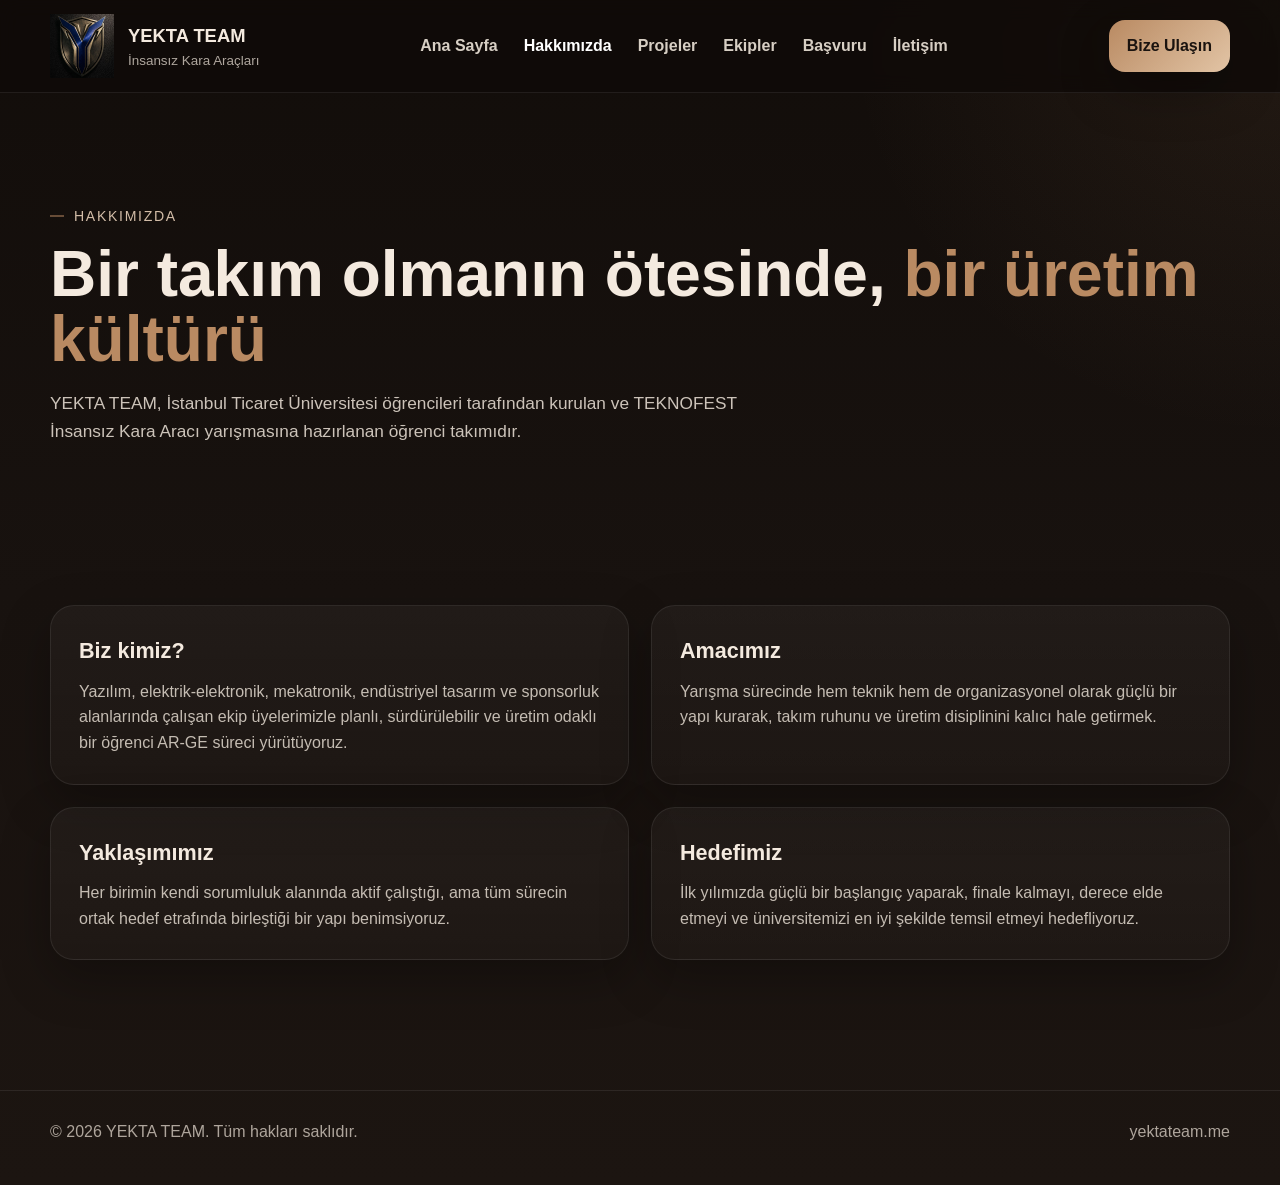
==== commit 58f7631a: "Add files via upload" ====
--- a/about.html
+++ b/about.html
@@ -1 +1,89 @@
-<!doctype html><html lang="tr"><head><meta charset="utf-8"><meta name="viewport" content="width=device-width, initial-scale=1"><title>Hakkımızda | YEKTA TEAM</title><meta name="description" content="YEKTA TEAM hakkında."><link rel="icon" href="logo.png" type="image/png"><link rel="preconnect" href="https://fonts.googleapis.com"><link rel="preconnect" href="https://fonts.gstatic.com" crossorigin><link href="https://fonts.googleapis.com/css2?family=Inter:wght@500;700;800;900&display=swap" rel="stylesheet"><link rel="stylesheet" href="style.css?v=3"></head><body><header class="nav"><div class="container nav-inner"><a class="brand" href="index.html"><img src="logo.png" alt="YEKTA TEAM"><span>YEKTA TEAM</span></a><button class="nav-toggle">☰</button><nav class="nav-links"><a href="index.html">Ana Sayfa</a><a class="active" href="about.html">Hakkımızda</a><a href="projects.html">Projeler</a><a href="teams.html">Takım</a><a href="contact.html">İletişim</a><a href="apply.html">Katıl</a></nav></div></header><main><section class="page-hero"><div class="container section-head" data-reveal><div class="eyebrow">Hakkımızda</div><h1>YEKTA TEAM; öğrenen, üreten ve sahada test eden bir mühendislik takımıdır.</h1><p>İstanbul Ticaret Üniversitesi öğrencileri tarafından oluşturulan takımımız, insansız kara aracı geliştirme sürecinde farklı mühendislik disiplinlerini aynı hedefte buluşturur.</p></div></section><section class="section"><div class="container split"><div class="panel" data-reveal><h3>Misyonumuz</h3><p>Otonom kara sistemleri alanında gerçek problem çözme kabiliyeti kazanmak, üretilebilir ve test edilebilir sistemler geliştirmek.</p></div><div class="panel" data-reveal><h3>Vizyonumuz</h3><p>Yalnızca yarışma odaklı değil, uzun vadede sürdürülebilir teknik bilgi birikimi oluşturan güçlü bir öğrenci AR-GE kültürü kurmak.</p></div></div></section><section class="section"><div class="container feature-grid"><article class="feature" data-reveal><span class="num">01</span><h3>Disiplinler Arası Çalışma</h3><p>Mekanik, elektronik ve yazılım ekipleri aynı sistem hedefi için birlikte çalışır.</p></article><article class="feature" data-reveal><span class="num">02</span><h3>Saha Odaklılık</h3><p>Tasarım kararları yalnızca kağıt üzerinde değil, test ortamında da doğrulanır.</p></article><article class="feature" data-reveal><span class="num">03</span><h3>Sorumluluk Kültürü</h3><p>Her üye, aldığı görevi ürünün tamamına etkisiyle birlikte değerlendirir.</p></article></div></section></main><footer class="footer"><div class="container footer-inner"><strong>YEKTA TEAM</strong><span>© <span id="year"></span></span></div></footer><script src="script.js?v=3"></script></body></html>
+<!DOCTYPE html>
+<html lang="tr">
+<head>
+  <meta charset="UTF-8">
+  <link rel="icon" type="image/png" href="logo.png">
+  <meta name="viewport" content="width=device-width, initial-scale=1.0">
+  <title>Hakkımızda | YEKTA TEAM</title>
+  <link rel="stylesheet" href="style.css">
+</head>
+<body>
+
+  <div class="nav-wrap">
+    <div class="container navbar">
+      <a href="index.html" class="brand">
+        <img src="logo.png" alt="YEKTA TEAM Logo">
+        <div class="brand-text">
+          <strong>YEKTA TEAM</strong>
+          <span>İnsansız Kara Araçları</span>
+        </div>
+      </a>
+
+      <ul class="nav-links">
+        <li><a href="index.html">Ana Sayfa</a></li>
+        <li><a class="active" href="about.html">Hakkımızda</a></li>
+        <li><a href="projects.html">Projeler</a></li>
+        <li><a href="teams.html">Ekipler</a></li>
+        <li><a href="apply.html">Başvuru</a></li>
+        <li><a href="contact.html">İletişim</a></li>
+      </ul>
+
+      <a href="contact.html" class="nav-btn">Bize Ulaşın</a>
+    </div>
+  </div>
+
+  <main>
+    <section class="page-hero">
+      <div class="container">
+        <span class="eyebrow">Hakkımızda</span>
+        <h1 class="title">Bir takım olmanın ötesinde, <span class="accent">bir üretim kültürü</span></h1>
+        <p class="lead">
+          YEKTA TEAM, İstanbul Ticaret Üniversitesi öğrencileri tarafından kurulan ve TEKNOFEST İnsansız Kara Aracı yarışmasına hazırlanan öğrenci takımıdır.
+        </p>
+      </div>
+    </section>
+
+    <section class="section">
+      <div class="container grid-2">
+        <div class="card">
+          <h3>Biz kimiz?</h3>
+          <p>
+  Yazılım, elektrik-elektronik, mekatronik, endüstriyel tasarım ve sponsorluk alanlarında çalışan ekip üyelerimizle
+  planlı, sürdürülebilir ve üretim odaklı bir öğrenci AR-GE süreci yürütüyoruz.
+</p>
+        </div>
+
+        <div class="card">
+          <h3>Amacımız</h3>
+          <p>
+            Yarışma sürecinde hem teknik hem de organizasyonel olarak güçlü bir yapı kurarak,
+            takım ruhunu ve üretim disiplinini kalıcı hale getirmek.
+          </p>
+        </div>
+
+        <div class="card">
+          <h3>Yaklaşımımız</h3>
+          <p>
+            Her birimin kendi sorumluluk alanında aktif çalıştığı, ama tüm sürecin ortak hedef etrafında birleştiği bir yapı benimsiyoruz.
+          </p>
+        </div>
+
+        <div class="card">
+          <h3>Hedefimiz</h3>
+          <p>
+            İlk yılımızda güçlü bir başlangıç yaparak, finale kalmayı, derece elde etmeyi ve üniversitemizi en iyi şekilde temsil etmeyi hedefliyoruz.
+          </p>
+        </div>
+      </div>
+    </section>
+  </main>
+
+  <footer>
+    <div class="container footer-inner">
+      <div>© 2026 YEKTA TEAM. Tüm hakları saklıdır.</div>
+      <div>yektateam.me</div>
+    </div>
+  </footer>
+
+</body>
+</html>
--- a/style.css
+++ b/style.css
@@ -1,25 +1,492 @@
 :root{
-  --bg:#080705;
-  --bg-2:#120e0a;
-  --card:#18120d;
-  --card-2:#21180f;
-  --text:#f5efe4;
-  --muted:#b7a894;
-  --gold:#caa46a;
-  --bronze:#7a5631;
-  --olive:#596049;
-  --line:rgba(202,164,106,.24);
-  --white:#fffaf0;
-  --shadow:0 30px 90px rgba(0,0,0,.42);
-  --radius:28px;
-}
-*{box-sizing:border-box}
-html{scroll-behavior:smooth}
-body{margin:0;font-family:Inter,system-ui,-apple-system,BlinkMacSystemFont,"Segoe UI",sans-serif;color:var(--text);background:
-  radial-gradient(circle at 15% 8%,rgba(122,86,49,.32),transparent 34%),
-  radial-gradient(circle at 86% 2%,rgba(89,96,73,.28),transparent 28%),
-  linear-gradient(180deg,#090705 0%,#120d08 48%,#070604 100%);line-height:1.6;overflow-x:hidden}
-body:before{content:"";position:fixed;inset:0;pointer-events:none;background-image:url("data:image/svg+xml,%3Csvg xmlns='http://www.w3.org/2000/svg' width='160' height='160'%3E%3Cfilter id='n'%3E%3CfeTurbulence type='fractalNoise' baseFrequency='.8' numOctaves='3' stitchTiles='stitch'/%3E%3C/filter%3E%3Crect width='160' height='160' filter='url(%23n)' opacity='.18'/%3E%3C/svg%3E");opacity:.12;mix-blend-mode:soft-light;z-index:-1}
-a{color:inherit;text-decoration:none}img{max-width:100%;display:block}.container{width:min(1160px,calc(100% - 40px));margin-inline:auto}.eyebrow{display:flex;align-items:center;gap:14px;color:var(--gold);font-size:.76rem;font-weight:800;letter-spacing:.22em;text-transform:uppercase}.eyebrow:before{content:"";width:46px;height:1px;background:linear-gradient(90deg,transparent,var(--gold))}.section{padding:110px 0;border-top:1px solid rgba(202,164,106,.13)}.section-head{max-width:760px;margin-bottom:46px}.section-head h1,.section-head h2{margin:16px 0;font-size:clamp(2.3rem,6vw,5rem);line-height:.96;letter-spacing:-.07em}.section-head p{color:var(--muted);font-size:1.08rem;max-width:680px}.nav{position:fixed;top:0;left:0;right:0;z-index:50;background:rgba(8,7,5,.64);backdrop-filter:blur(22px);border-bottom:1px solid rgba(202,164,106,.16)}.nav-inner{height:78px;display:flex;align-items:center;justify-content:space-between}.brand{display:flex;align-items:center;gap:12px;font-weight:900;letter-spacing:.05em}.brand img{width:42px;height:42px;object-fit:contain}.nav-links{display:flex;align-items:center;gap:6px}.nav-links a{padding:10px 14px;border-radius:999px;color:#d7c9b7;font-weight:700;font-size:.92rem}.nav-links a:hover,.nav-links a.active{background:rgba(202,164,106,.12);color:var(--white)}.nav-toggle{display:none;border:1px solid var(--line);background:rgba(255,255,255,.03);color:var(--text);border-radius:14px;padding:10px 12px}.btn{display:inline-flex;align-items:center;justify-content:center;gap:10px;border-radius:999px;padding:14px 22px;font-weight:900;border:1px solid var(--line);transition:.25s ease}.btn-primary{background:linear-gradient(135deg,var(--gold),#8d6237);color:#160f08;box-shadow:0 18px 50px rgba(202,164,106,.25)}.btn-secondary{background:rgba(255,255,255,.04);color:var(--text)}.btn:hover{transform:translateY(-2px);filter:brightness(1.08)}.hero{min-height:100svh;display:flex;align-items:center;position:relative;padding:130px 0 70px;overflow:hidden}.hero:after{content:"";position:absolute;inset:auto -10% -28% -10%;height:42%;background:radial-gradient(ellipse at center,rgba(202,164,106,.22),transparent 60%);filter:blur(20px)}.hero-grid{display:grid;grid-template-columns:1.02fr .98fr;gap:52px;align-items:center;position:relative;z-index:1}.hero h1{font-size:clamp(3.2rem,8.5vw,7.8rem);line-height:.88;margin:18px 0 22px;letter-spacing:-.085em}.hero h1 span{display:block;color:transparent;background:linear-gradient(135deg,#fff8e8,#caa46a 50%,#71532f);-webkit-background-clip:text;background-clip:text}.hero p{font-size:1.14rem;color:var(--muted);max-width:650px}.hero-actions{display:flex;gap:14px;flex-wrap:wrap;margin-top:30px}.hero-card{position:relative;min-height:520px;border-radius:42px;background:linear-gradient(135deg,rgba(202,164,106,.12),rgba(89,96,73,.09));border:1px solid rgba(202,164,106,.24);box-shadow:var(--shadow);overflow:hidden}.hero-card:before{content:"";position:absolute;inset:0;background:radial-gradient(circle at 55% 20%,rgba(255,230,180,.18),transparent 28%),linear-gradient(180deg,transparent,rgba(0,0,0,.45))}.vehicle{position:absolute;width:112%;max-width:none;right:-20%;bottom:22px;filter:drop-shadow(0 30px 55px rgba(0,0,0,.56));transform:rotate(-1.5deg)}.logo-mark{position:absolute;top:30px;left:30px;width:88px;opacity:.88;filter:drop-shadow(0 14px 22px rgba(0,0,0,.35))}.stat-strip{position:absolute;left:28px;right:28px;bottom:26px;display:grid;grid-template-columns:repeat(3,1fr);gap:12px}.stat{padding:16px;border-radius:20px;background:rgba(9,7,5,.62);border:1px solid rgba(202,164,106,.18);backdrop-filter:blur(15px)}.stat strong{display:block;font-size:1.35rem}.stat span{font-size:.78rem;color:var(--muted);font-weight:700;text-transform:uppercase;letter-spacing:.08em}.split{display:grid;grid-template-columns:.9fr 1.1fr;gap:44px;align-items:start}.panel{border:1px solid var(--line);background:linear-gradient(180deg,rgba(255,255,255,.045),rgba(255,255,255,.015));border-radius:var(--radius);padding:32px;box-shadow:var(--shadow)}.panel h3{margin:0 0 12px;font-size:1.6rem;letter-spacing:-.04em}.panel p{color:var(--muted)}.feature-grid{display:grid;grid-template-columns:repeat(3,1fr);gap:18px}.feature{min-height:220px;border:1px solid var(--line);border-radius:28px;padding:26px;background:linear-gradient(135deg,rgba(33,24,15,.92),rgba(14,11,8,.72));position:relative;overflow:hidden}.feature:before{content:"";position:absolute;inset:0;background:radial-gradient(circle at 20% 0%,rgba(202,164,106,.18),transparent 34%);opacity:.8}.feature>*{position:relative}.feature .num{color:var(--gold);font-weight:900;letter-spacing:.12em}.feature h3{font-size:1.35rem;margin:34px 0 8px;letter-spacing:-.04em}.feature p{color:var(--muted);margin:0}.showcase{display:grid;grid-template-columns:1.1fr .9fr;gap:22px}.image-box{border-radius:34px;overflow:hidden;border:1px solid var(--line);background:#0c0a07;min-height:420px;display:flex;align-items:center;justify-content:center}.image-box img{width:118%;max-width:none}.roadmap{display:grid;gap:16px}.step{display:grid;grid-template-columns:120px 1fr;gap:22px;padding:24px;border:1px solid var(--line);border-radius:26px;background:rgba(255,255,255,.035)}.step strong{color:var(--gold)}.step h3{margin:0 0 6px}.step p{margin:0;color:var(--muted)}.team-grid{display:grid;grid-template-columns:repeat(4,1fr);gap:16px}.team-card{padding:24px;border-radius:26px;background:linear-gradient(180deg,rgba(255,255,255,.045),rgba(255,255,255,.015));border:1px solid var(--line);min-height:180px}.team-card h3{margin:0 0 10px}.team-card p{margin:0;color:var(--muted)}.cta{padding:82px 0}.cta-box{border-radius:40px;padding:54px;background:linear-gradient(135deg,rgba(202,164,106,.22),rgba(89,96,73,.16),rgba(33,24,15,.92));border:1px solid rgba(202,164,106,.28);box-shadow:var(--shadow);display:grid;grid-template-columns:1fr auto;gap:30px;align-items:center}.cta h2{font-size:clamp(2.2rem,5vw,4.3rem);line-height:.96;margin:0 0 14px;letter-spacing:-.06em}.cta p{margin:0;color:var(--muted);max-width:640px}.footer{padding:46px 0;border-top:1px solid var(--line);color:var(--muted)}.footer-inner{display:flex;justify-content:space-between;gap:20px;flex-wrap:wrap}.page-hero{padding:150px 0 70px}.contact-grid{display:grid;grid-template-columns:repeat(3,1fr);gap:18px}.contact-card{padding:26px;border-radius:28px;border:1px solid var(--line);background:rgba(255,255,255,.035)}.contact-card span{display:block;color:var(--gold);font-weight:900;margin-bottom:8px}.form{display:grid;gap:14px}.input{width:100%;padding:15px 16px;border-radius:16px;border:1px solid var(--line);background:rgba(0,0,0,.24);color:var(--text);font:inherit}.input::placeholder{color:#8d806f}textarea.input{min-height:140px;resize:vertical}[data-reveal]{opacity:0;transform:translateY(28px);transition:.8s cubic-bezier(.2,.8,.2,1)}[data-reveal].is-visible{opacity:1;transform:none}
-@media (max-width:900px){.nav-toggle{display:block}.nav-links{position:absolute;top:78px;left:20px;right:20px;display:none;flex-direction:column;align-items:stretch;padding:16px;border:1px solid var(--line);background:rgba(13,10,7,.96);border-radius:22px}.nav-links.open{display:flex}.hero-grid,.split,.showcase,.cta-box{grid-template-columns:1fr}.hero-card{min-height:440px}.feature-grid,.team-grid,.contact-grid{grid-template-columns:1fr 1fr}.section{padding:82px 0}.step{grid-template-columns:1fr}.vehicle{width:125%;right:-34%}}
-@media (max-width:620px){.container{width:min(100% - 28px,1160px)}.feature-grid,.team-grid,.contact-grid{grid-template-columns:1fr}.hero{padding-top:112px}.hero-card{min-height:360px;border-radius:30px}.stat-strip{position:static;margin:280px 18px 18px;grid-template-columns:1fr}.vehicle{width:145%;right:-46%;bottom:90px}.logo-mark{width:68px}.cta-box{padding:34px}.hero-actions{flex-direction:column}.btn{width:100%}}
+  --bg:#140f0c;
+  --bg-2:#1d1511;
+  --card:#241b16;
+  --card-2:#2d221b;
+  --text:#f4eadf;
+  --muted:#d3bda8;
+  --accent:#b98a62;
+  --accent-2:#e2c4a5;
+  --line:rgba(255,255,255,0.08);
+  --shadow:0 18px 50px rgba(0,0,0,0.28);
+  --radius:24px;
+  --max:1180px;
+}
+
+*{
+  margin:0;
+  padding:0;
+  box-sizing:border-box;
+}
+
+html{
+  scroll-behavior:smooth;
+}
+
+body{
+  font-family: Arial, Helvetica, sans-serif;
+  background:
+    radial-gradient(circle at top right, rgba(185,138,98,0.10), transparent 25%),
+    linear-gradient(180deg,#120d0a 0%, #18120f 50%, #1c1511 100%);
+  color:var(--text);
+  line-height:1.6;
+}
+
+a{
+  text-decoration:none;
+  color:inherit;
+}
+
+img{
+  max-width:100%;
+  display:block;
+}
+
+.container{
+  width:min(var(--max), calc(100% - 40px));
+  margin:0 auto;
+}
+
+.section{
+  padding:90px 0;
+}
+
+.page-hero{
+  padding:110px 0 70px;
+}
+
+.eyebrow{
+  display:inline-block;
+  color:var(--muted);
+  letter-spacing:.12em;
+  text-transform:uppercase;
+  font-size:.88rem;
+  margin-bottom:14px;
+  position:relative;
+  padding-left:24px;
+}
+
+.eyebrow::before{
+  content:"";
+  position:absolute;
+  left:0;
+  top:50%;
+  width:14px;
+  height:1px;
+  background:var(--accent);
+  transform:translateY(-50%);
+}
+
+.title{
+  font-size:clamp(2.2rem, 5vw, 4.4rem);
+  line-height:1.02;
+  font-weight:800;
+  margin-bottom:18px;
+}
+
+.title .accent{
+  color:var(--accent);
+}
+
+.lead{
+  max-width:720px;
+  color:rgba(244,234,223,0.82);
+  font-size:1.08rem;
+}
+
+.nav-wrap{
+  position:sticky;
+  top:0;
+  z-index:1000;
+  background:rgba(15,11,8,0.80);
+  backdrop-filter:blur(10px);
+  border-bottom:1px solid var(--line);
+}
+
+.navbar{
+  min-height:82px;
+  display:flex;
+  align-items:center;
+  justify-content:space-between;
+  gap:20px;
+  padding:14px 0;
+}
+
+.brand{
+  display:flex;
+  align-items:center;
+  gap:14px;
+}
+
+.brand img{
+  width:64px;
+  height:64px;
+  object-fit:contain;
+  border-radius:0;
+  background:transparent;
+  padding:0;
+  box-shadow:none;
+}
+
+.brand-text strong{
+  display:block;
+  font-size:1.15rem;
+}
+
+.brand-text span{
+  display:block;
+  font-size:.84rem;
+  color:rgba(244,234,223,.7);
+}
+
+.nav-links{
+  display:flex;
+  align-items:center;
+  gap:26px;
+  list-style:none;
+  flex-wrap:wrap;
+  justify-content:center;
+}
+
+.nav-links a{
+  font-weight:700;
+  color:rgba(244,234,223,0.88);
+  transition:.25s;
+}
+
+.nav-links a:hover,
+.nav-links a.active{
+  color:#fff;
+}
+
+.nav-btn{
+  padding:13px 18px;
+  border-radius:16px;
+  background:linear-gradient(135deg,var(--accent),var(--accent-2));
+  color:#1a130f;
+  font-weight:800;
+  box-shadow:var(--shadow);
+}
+
+.hero-grid{
+  display:grid;
+  grid-template-columns:1.05fr .95fr;
+  gap:34px;
+  align-items:center;
+}
+
+.hero-card{
+  min-height:500px;
+  border-radius:32px;
+  background:
+    radial-gradient(circle at top right, rgba(185,138,98,0.18), transparent 20%),
+    linear-gradient(135deg,#17110e 0%, #231913 55%, #2b1f17 100%);
+  border:1px solid var(--line);
+  box-shadow:var(--shadow);
+  padding:34px;
+  position:relative;
+  overflow:hidden;
+  display:flex;
+  align-items:end;
+}
+
+.hero-card::before{
+  content:"";
+  position:absolute;
+  inset:0;
+  background:url("logo.png") center/430px no-repeat;
+  opacity:.13;
+}
+
+.hero-card-content{
+  position:relative;
+  z-index:2;
+  max-width:420px;
+}
+
+.hero-card-content h3{
+  font-size:1.8rem;
+  margin-bottom:10px;
+}
+
+.hero-card-content p{
+  color:rgba(244,234,223,.8);
+}
+
+.btn-row{
+  display:flex;
+  gap:14px;
+  flex-wrap:wrap;
+  margin-top:26px;
+}
+
+.btn{
+  display:inline-flex;
+  align-items:center;
+  justify-content:center;
+  padding:14px 22px;
+  border-radius:16px;
+  font-weight:800;
+  transition:.25s;
+}
+
+.btn-primary{
+  background:linear-gradient(135deg,var(--accent),var(--accent-2));
+  color:#1a130f;
+}
+
+.btn-secondary{
+  border:1px solid rgba(226,196,165,.25);
+  color:var(--text);
+  background:rgba(255,255,255,.02);
+}
+
+.btn:hover{
+  transform:translateY(-2px);
+}
+
+.grid-2{
+  display:grid;
+  grid-template-columns:1fr 1fr;
+  gap:22px;
+}
+
+.card{
+  background:linear-gradient(180deg, rgba(255,255,255,.04), rgba(255,255,255,.02));
+  border:1px solid var(--line);
+  border-radius:var(--radius);
+  padding:28px;
+  box-shadow:var(--shadow);
+}
+
+.card h3{
+  font-size:1.35rem;
+  margin-bottom:10px;
+}
+
+.card p{
+  color:rgba(244,234,223,.78);
+}
+
+.card strong{
+  color:var(--accent-2);
+}
+
+/* STATS */
+.stats{
+  display:grid !important;
+  grid-template-columns:repeat(4, 1fr) !important;
+  gap:22px !important;
+  margin-top:30px;
+}
+
+.stat{
+  background:rgba(255,255,255,0.03);
+  border:1px solid rgba(255,255,255,0.08);
+  border-radius:22px;
+  padding:35px 20px;
+  text-align:center;
+  transition:0.3s ease;
+  box-shadow:var(--shadow);
+}
+
+.stat:hover{
+  transform:translateY(-6px);
+  border-color:rgba(212,168,120,0.35);
+}
+
+.stat h3{
+  font-size:42px;
+  color:#d7b187;
+  margin-bottom:10px;
+}
+
+.stat p{
+  color:#ddd;
+  font-size:18px;
+  font-weight:700;
+}
+
+.project-grid,
+.team-grid,
+.apply-grid,
+.contact-grid{
+  display:grid;
+  grid-template-columns:repeat(2,1fr);
+  gap:22px;
+}
+
+.project-card,
+.team-card,
+.apply-card,
+.contact-card{
+  background:linear-gradient(180deg, rgba(255,255,255,.04), rgba(255,255,255,.02));
+  border:1px solid var(--line);
+  border-radius:26px;
+  padding:28px;
+  box-shadow:var(--shadow);
+}
+
+.team-card{
+  position:relative;
+  overflow:hidden;
+}
+
+.team-card::before{
+  content:"";
+  position:absolute;
+  inset:0;
+  background:
+    radial-gradient(circle at top right, rgba(185,138,98,.12), transparent 28%),
+    linear-gradient(180deg, rgba(255,255,255,.02), transparent 35%);
+  pointer-events:none;
+}
+
+.team-icon{
+  width:70px;
+  height:70px;
+  border-radius:18px;
+  object-fit:cover;
+  margin-bottom:18px;
+  border:1px solid rgba(255,255,255,.10);
+}
+
+.team-card h3,
+.project-card h3,
+.apply-card h3,
+.contact-card h3{
+  font-size:1.45rem;
+  margin-bottom:10px;
+}
+
+.team-card p,
+.project-card p,
+.apply-card p,
+.contact-card p{
+  color:rgba(244,234,223,.78);
+}
+
+.team-card p strong{
+  color:var(--accent-2);
+}
+
+.member-list{
+  margin-top:18px;
+  padding-left:18px;
+  color:var(--muted);
+}
+
+.member-list li{
+  margin-bottom:6px;
+}
+
+.member-list strong{
+  color:#fff;
+}
+
+.contact-card a{
+  color:var(--accent-2);
+  font-weight:700;
+}
+
+.contact-card a:hover{
+  color:#fff;
+}
+
+.cta-box{
+  margin-top:34px;
+  background:
+    linear-gradient(135deg, rgba(185,138,98,.25), rgba(255,255,255,.03)),
+    #241913;
+  border:1px solid var(--line);
+  border-radius:28px;
+  padding:30px;
+  box-shadow:var(--shadow);
+  display:flex;
+  align-items:center;
+  justify-content:space-between;
+  gap:20px;
+  flex-wrap:wrap;
+}
+
+footer{
+  margin-top:40px;
+  padding:28px 0 40px;
+  border-top:1px solid var(--line);
+  color:rgba(244,234,223,.68);
+}
+
+.footer-inner{
+  display:flex;
+  justify-content:space-between;
+  gap:16px;
+  flex-wrap:wrap;
+}
+
+/* RESPONSIVE */
+@media (max-width: 1024px){
+  .hero-grid,
+  .grid-2,
+  .project-grid,
+  .team-grid,
+  .apply-grid,
+  .contact-grid{
+    grid-template-columns:1fr;
+  }
+
+  .stats{
+    grid-template-columns:repeat(2, 1fr) !important;
+  }
+}
+
+@media (max-width: 600px){
+  .stats{
+    grid-template-columns:1fr !important;
+  }
+}
+
+@media (max-width: 760px){
+  .navbar{
+    flex-direction:column;
+    align-items:flex-start;
+  }
+
+  .nav-links{
+    gap:14px;
+  }
+
+  .title{
+    font-size:2.5rem;
+  }
+
+  .section{
+    padding:72px 0;
+  }
+
+  .page-hero{
+    padding:84px 0 56px;
+  }
+
+  .hero-card{
+    min-height:360px;
+  }
+}
+.footer-logo-link{
+  width:34px;
+  height:34px;
+  display:flex;
+  align-items:center;
+  justify-content:center;
+}
+
+.footer-logo{
+  width:34px;
+  height:34px;
+  object-fit:contain;
+  filter:drop-shadow(0 0 8px rgba(185,138,98,.35));
+  transition:0.3s ease;
+}
+
+.footer-logo:hover{
+  transform:scale(1.12);
+}
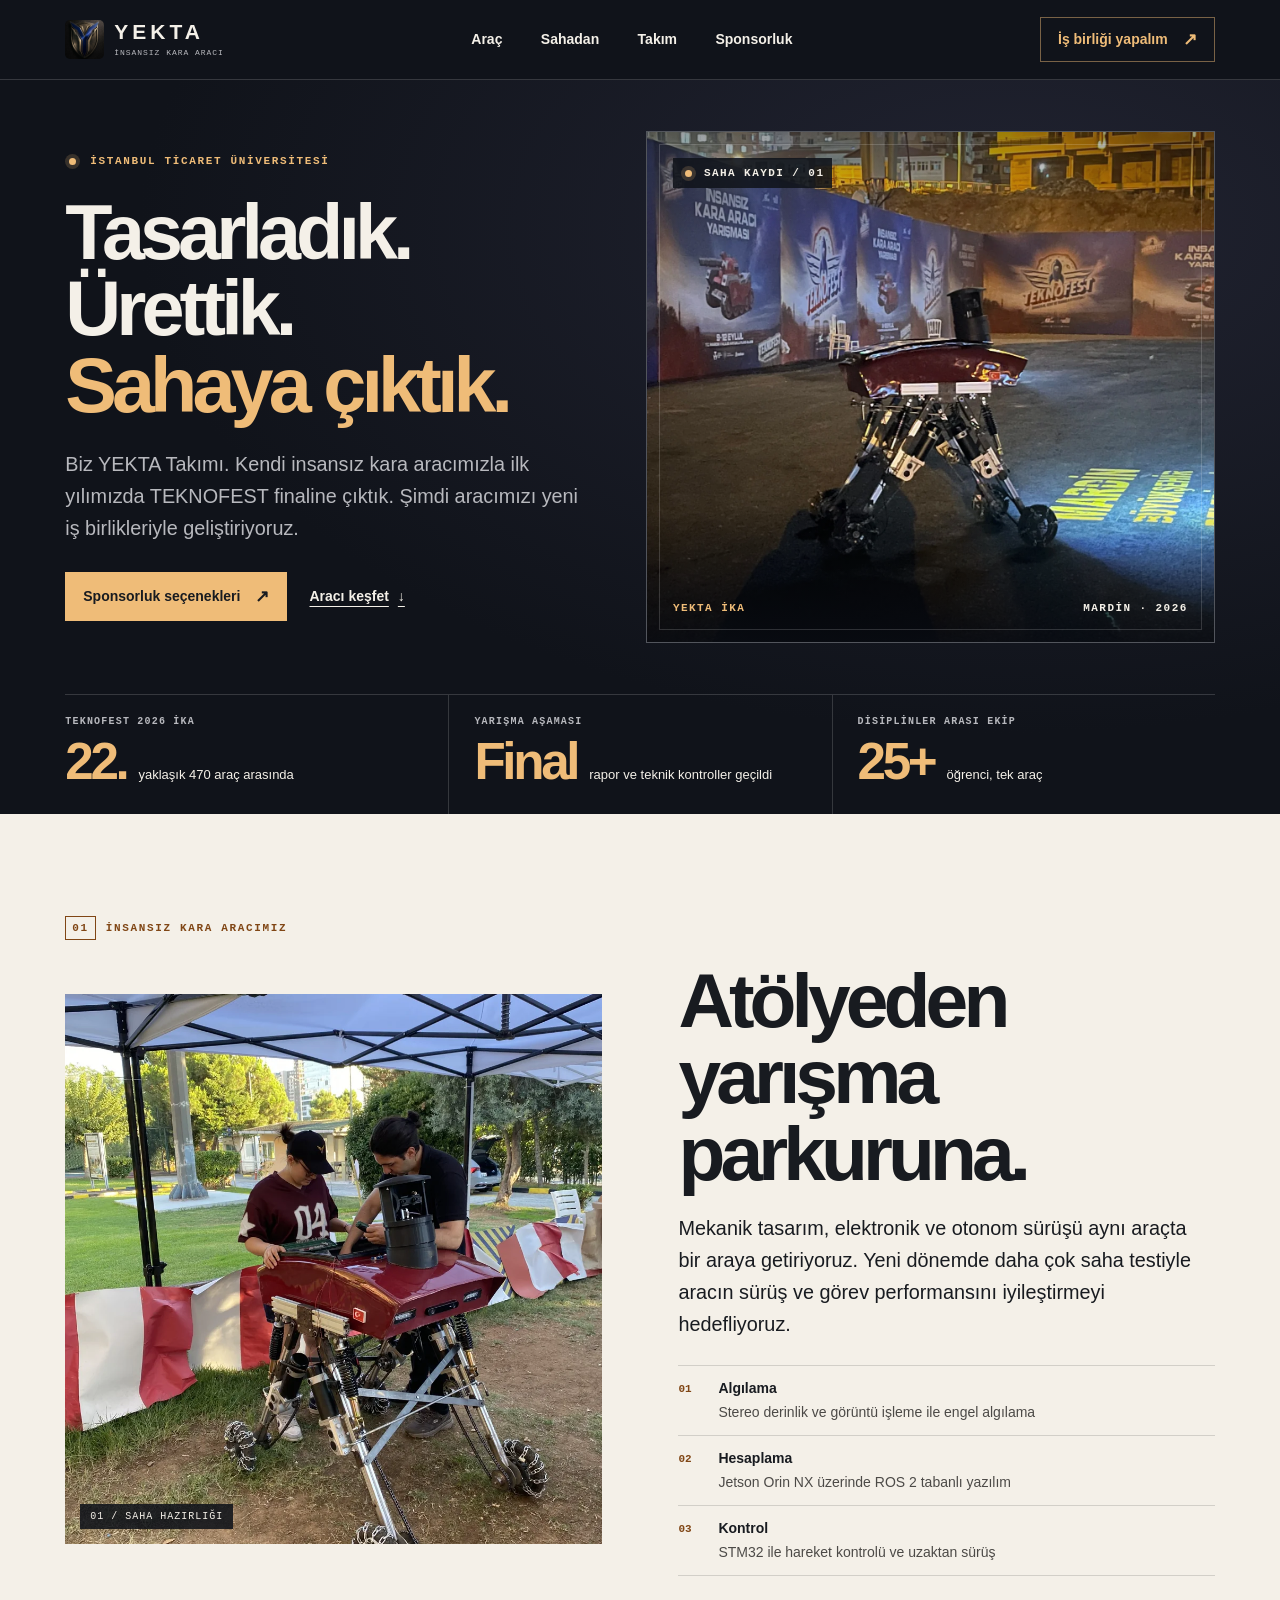
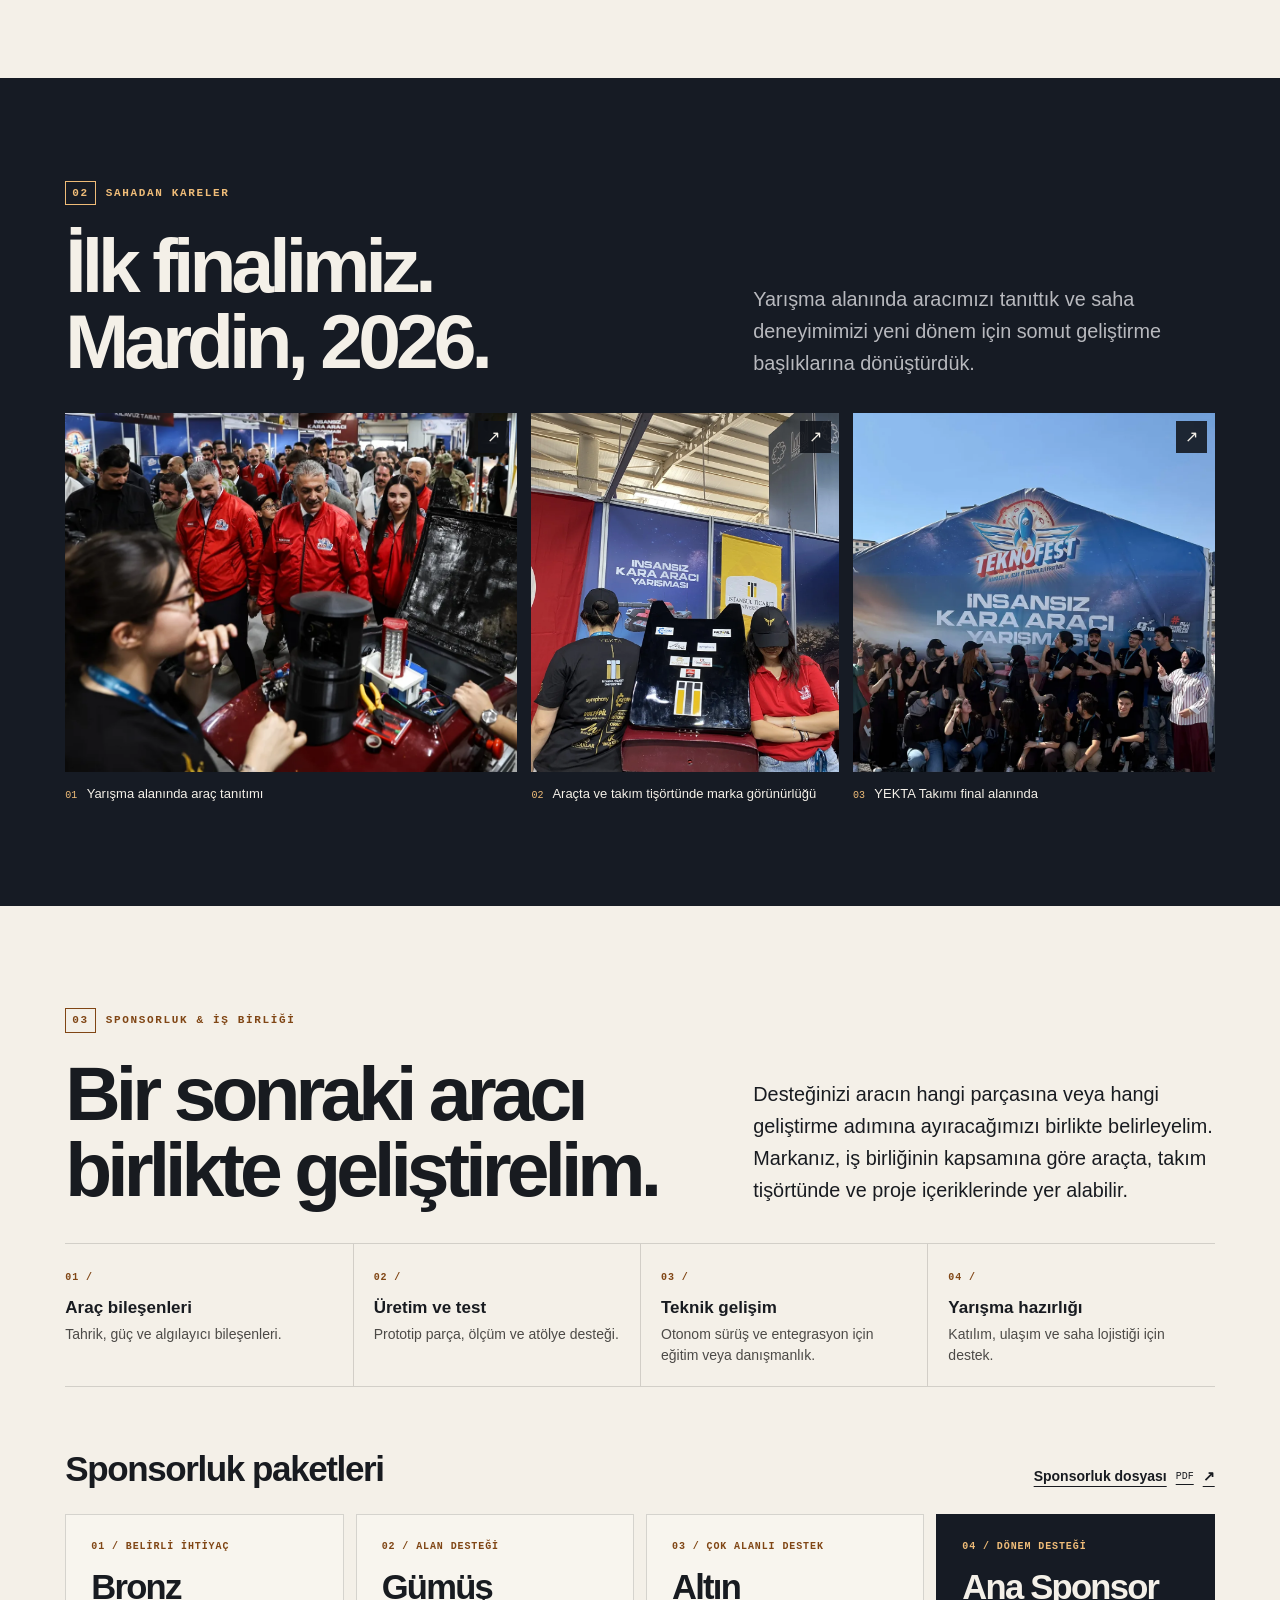
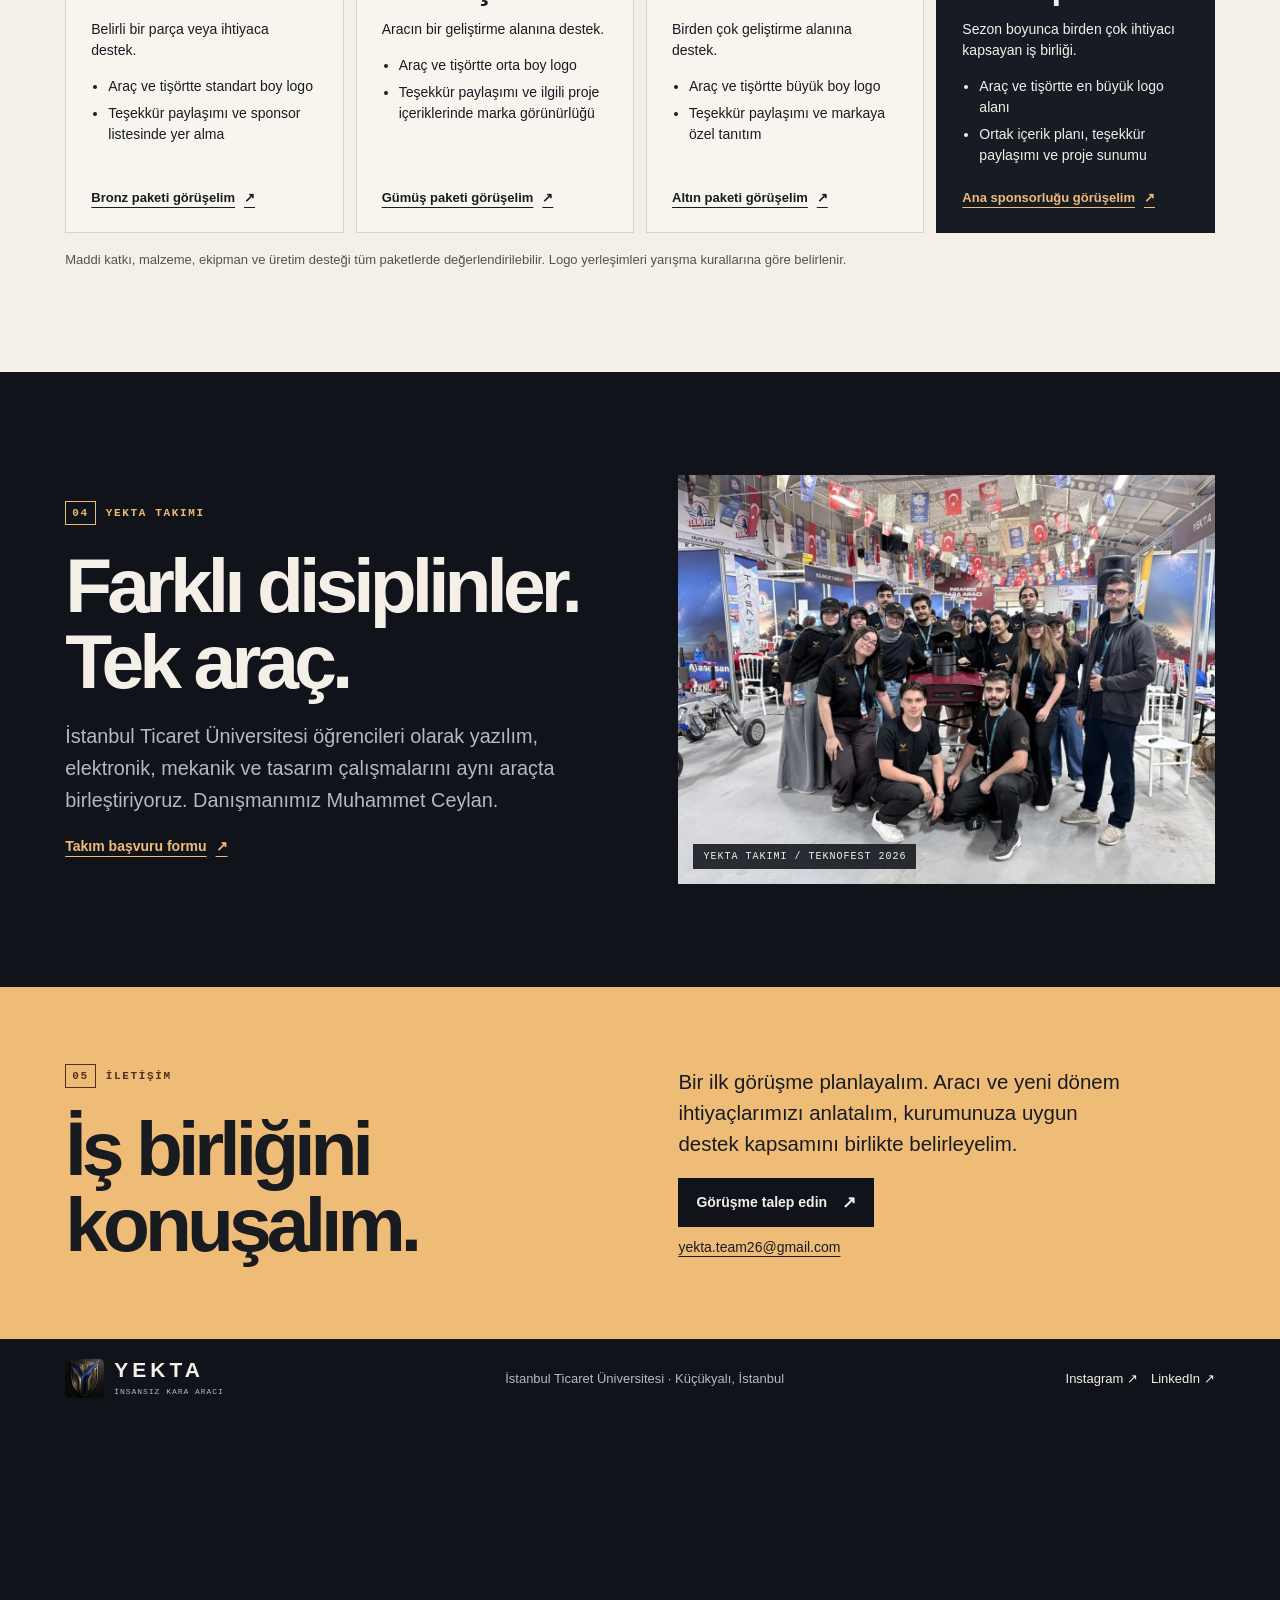
==== commit 0ecc1e46: "Add files via upload" ====
--- a/about.html
+++ b/about.html
@@ -1,89 +1 @@
-<!DOCTYPE html>
-<html lang="tr">
-<head>
-  <meta charset="UTF-8">
-  <link rel="icon" type="image/png" href="logo.png">
-  <meta name="viewport" content="width=device-width, initial-scale=1.0">
-  <title>Hakkımızda | YEKTA TEAM</title>
-  <link rel="stylesheet" href="style.css">
-</head>
-<body>
-
-  <div class="nav-wrap">
-    <div class="container navbar">
-      <a href="index.html" class="brand">
-        <img src="logo.png" alt="YEKTA TEAM Logo">
-        <div class="brand-text">
-          <strong>YEKTA TEAM</strong>
-          <span>İnsansız Kara Araçları</span>
-        </div>
-      </a>
-
-      <ul class="nav-links">
-        <li><a href="index.html">Ana Sayfa</a></li>
-        <li><a class="active" href="about.html">Hakkımızda</a></li>
-        <li><a href="projects.html">Projeler</a></li>
-        <li><a href="teams.html">Ekipler</a></li>
-        <li><a href="apply.html">Başvuru</a></li>
-        <li><a href="contact.html">İletişim</a></li>
-      </ul>
-
-      <a href="contact.html" class="nav-btn">Bize Ulaşın</a>
-    </div>
-  </div>
-
-  <main>
-    <section class="page-hero">
-      <div class="container">
-        <span class="eyebrow">Hakkımızda</span>
-        <h1 class="title">Bir takım olmanın ötesinde, <span class="accent">bir üretim kültürü</span></h1>
-        <p class="lead">
-          YEKTA TEAM, İstanbul Ticaret Üniversitesi öğrencileri tarafından kurulan ve TEKNOFEST İnsansız Kara Aracı yarışmasına hazırlanan öğrenci takımıdır.
-        </p>
-      </div>
-    </section>
-
-    <section class="section">
-      <div class="container grid-2">
-        <div class="card">
-          <h3>Biz kimiz?</h3>
-          <p>
-  Yazılım, elektrik-elektronik, mekatronik, endüstriyel tasarım ve sponsorluk alanlarında çalışan ekip üyelerimizle
-  planlı, sürdürülebilir ve üretim odaklı bir öğrenci AR-GE süreci yürütüyoruz.
-</p>
-        </div>
-
-        <div class="card">
-          <h3>Amacımız</h3>
-          <p>
-            Yarışma sürecinde hem teknik hem de organizasyonel olarak güçlü bir yapı kurarak,
-            takım ruhunu ve üretim disiplinini kalıcı hale getirmek.
-          </p>
-        </div>
-
-        <div class="card">
-          <h3>Yaklaşımımız</h3>
-          <p>
-            Her birimin kendi sorumluluk alanında aktif çalıştığı, ama tüm sürecin ortak hedef etrafında birleştiği bir yapı benimsiyoruz.
-          </p>
-        </div>
-
-        <div class="card">
-          <h3>Hedefimiz</h3>
-          <p>
-            İlk yılımızda güçlü bir başlangıç yaparak, finale kalmayı, derece elde etmeyi ve üniversitemizi en iyi şekilde temsil etmeyi hedefliyoruz.
-          </p>
-        </div>
-      </div>
-    </section>
-  </main>
-
-  <footer>
-    <div class="container footer-inner">
-      <div>© 2026 YEKTA TEAM. Tüm hakları saklıdır.</div>
-      <div>yektateam.me</div>
-    </div>
-  </footer>
-
-</body>
-</html>
+<!doctype html><html lang="tr"><head><meta charset="utf-8"><meta name="viewport" content="width=device-width, initial-scale=1"><meta http-equiv="refresh" content="0; url=index.html#takim"><title>YEKTA Takımı</title></head><body><a href="index.html#takim">YEKTA Takımı sayfasına devam edin</a></body></html>
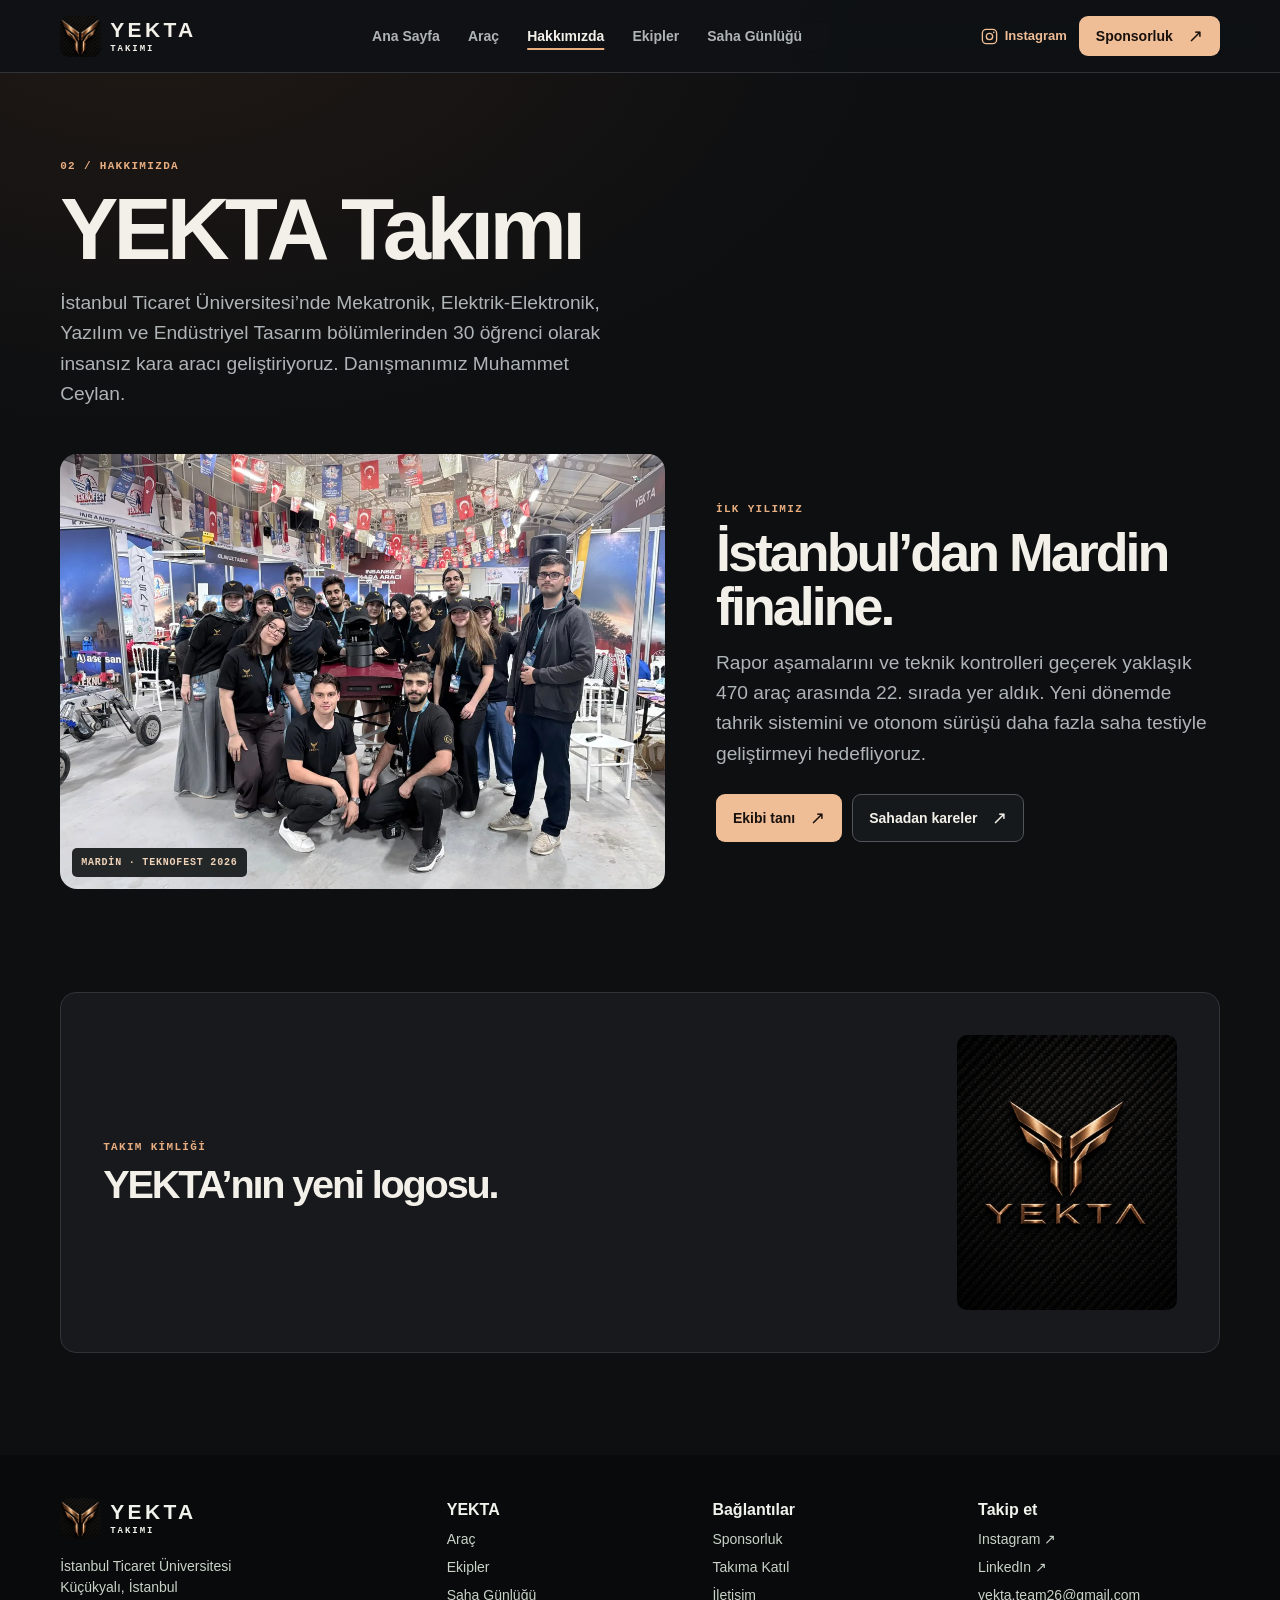
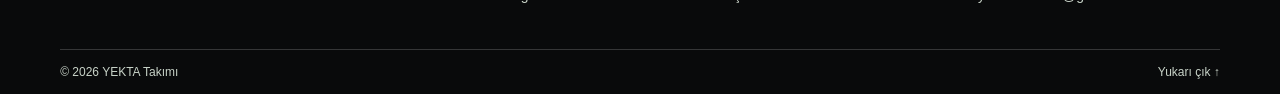
==== commit fa155b7f: "Add files via upload" ====
--- a/about.html
+++ b/about.html
@@ -1 +1,48 @@
-<!doctype html><html lang="tr"><head><meta charset="utf-8"><meta name="viewport" content="width=device-width, initial-scale=1"><meta http-equiv="refresh" content="0; url=index.html#takim"><title>YEKTA Takımı</title></head><body><a href="index.html#takim">YEKTA Takımı sayfasına devam edin</a></body></html>
+<!doctype html>
+<html lang="tr">
+<head>
+<meta charset="utf-8">
+<meta name="viewport" content="width=device-width, initial-scale=1">
+<meta name="description" content="İstanbul Ticaret Üniversitesi öğrenci Ar-Ge takımı YEKTA hakkında.">
+<meta name="theme-color" content="#101313">
+<meta property="og:title" content="Hakkımızda | YEKTA Takımı">
+<meta property="og:description" content="İstanbul Ticaret Üniversitesi öğrenci Ar-Ge takımı YEKTA hakkında.">
+<meta property="og:type" content="website">
+<meta property="og:image" content="https://yektateam.me/assets/demo.webp">
+<link rel="icon" href="assets/logo.png">
+<link rel="stylesheet" href="style.css">
+<script src="script.js" defer></script>
+<title>Hakkımızda | YEKTA Takımı</title>
+</head>
+<body>
+<a class="skip" href="#main">İçeriğe geç</a>
+<header class="site-header">
+ <div class="wrap nav-bar">
+  <a class="brand" href="index.html" aria-label="YEKTA Takımı ana sayfa"><img src="assets/logo.png" alt="" width="42" height="42"><span>YEKTA <small>TAKIMI</small></span></a>
+  <button class="menu-toggle" type="button" aria-expanded="false" aria-controls="nav" hidden>Menü <span aria-hidden="true">☰</span></button>
+  <nav id="nav" aria-label="Ana menü"><a href="index.html">Ana Sayfa</a><a href="projects.html">Araç</a><a href="about.html" aria-current="page">Hakkımızda</a><a href="teams.html">Ekipler</a><a href="gallery.html">Saha Günlüğü</a><a class="mobile-sponsor" href="sponsorluk.html">Sponsorluk ↗</a></nav>
+  <div class="header-actions"><a class="header-instagram" aria-label="Instagram’da YEKTA" href="https://www.instagram.com/yekta.team.ika/" target="_blank" rel="noopener"><svg viewBox="0 0 24 24" width="19" height="19" fill="none" stroke="currentColor" stroke-width="1.7" aria-hidden="true"><rect x="3" y="3" width="18" height="18" rx="5"/><circle cx="12" cy="12" r="4"/><circle cx="17.4" cy="6.8" r="1" fill="currentColor" stroke="none"/></svg><span>Instagram</span></a><a class="button nav-action" href="sponsorluk.html" >Sponsorluk<span aria-hidden="true">↗</span></a></div>
+ </div>
+</header>
+<main id="main">
+<header class="wrap page-intro"><p class="eyebrow">02 / HAKKIMIZDA</p><h1>YEKTA Takımı</h1><p class="lead">İstanbul Ticaret Üniversitesi’nde Mekatronik, Elektrik-Elektronik, Yazılım ve Endüstriyel Tasarım bölümlerinden 30 öğrenci olarak insansız kara aracı geliştiriyoruz. Danışmanımız Muhammet Ceylan.</p></header>
+<section class="wrap feature-grid">
+ <figure class="feature-photo"><img src="assets/team.webp" alt="TEKNOFEST’te YEKTA Takımı" loading="lazy" ><figcaption>MARDİN · TEKNOFEST 2026</figcaption></figure>
+ <div class="feature-copy"><p class="eyebrow">İLK YILIMIZ</p><h2>İstanbul’dan Mardin finaline.</h2><p class="lead">Rapor aşamalarını ve teknik kontrolleri geçerek yaklaşık 470 araç arasında 22. sırada yer aldık. Yeni dönemde tahrik sistemini ve otonom sürüşü daha fazla saha testiyle geliştirmeyi hedefliyoruz.</p><div class="actions"><a class="button primary" href="teams.html" >Ekibi tanı<span aria-hidden="true">↗</span></a><a class="button secondary" href="gallery.html" >Sahadan kareler<span aria-hidden="true">↗</span></a></div></div>
+</section>
+<section class="wrap identity">
+ <div><p class="eyebrow">TAKIM KİMLİĞİ</p><h2>YEKTA’nın yeni logosu.</h2></div>
+ <img src="assets/yekta-logo.webp" alt="Karbon dokulu arka plan üzerinde bronz YEKTA amblemi ve takım adı" width="680" height="850" loading="lazy">
+</section>
+</main>
+<footer class="site-footer">
+ <div class="wrap footer-grid">
+  <div><a class="brand" href="index.html" aria-label="YEKTA Takımı ana sayfa"><img src="assets/logo.png" alt="" width="42" height="42"><span>YEKTA <small>TAKIMI</small></span></a><p>İstanbul Ticaret Üniversitesi<br>Küçükyalı, İstanbul</p></div>
+  <div><strong>YEKTA</strong><a href="projects.html">Araç</a><a href="teams.html">Ekipler</a><a href="gallery.html">Saha Günlüğü</a></div>
+  <div><strong>Bağlantılar</strong><a href="sponsorluk.html">Sponsorluk</a><a href="apply.html">Takıma Katıl</a><a href="contact.html">İletişim</a></div>
+  <div><strong>Takip et</strong><a href="https://www.instagram.com/yekta.team.ika/" target="_blank" rel="noopener">Instagram ↗</a><a href="https://www.linkedin.com/company/yekta-team/" target="_blank" rel="noopener">LinkedIn ↗</a><a href="mailto:yekta.team26@gmail.com">yekta.team26@gmail.com</a></div>
+ </div>
+ <div class="wrap footer-base"><span>© 2026 YEKTA Takımı</span><a href="#main">Yukarı çık ↑</a></div>
+</footer>
+</body>
+</html>
--- a/style.css
+++ b/style.css
@@ -0,0 +1,227 @@
+:root{color-scheme:dark;--paper:#0d0f11;--white:#f6f2ea;--black:#f3f0e9;--dark:#090a0b;--muted:#afb4b7;--line:#303338;--copper:#e9ae80;--gold:#efbd96;--sage:#191c1f;--mono:ui-monospace,Consolas,monospace;--gutter:clamp(20px,4.7vw,76px);--wide:1370px}
+*{box-sizing:border-box}
+html{scroll-behavior:smooth;scroll-padding-top:90px}
+body{margin:0;color:var(--black);background:var(--paper);font-family:Arial,Helvetica,sans-serif;line-height:1.5}
+a{color:inherit;text-decoration:none}
+button{font:inherit}
+img{display:block;width:100%;max-width:100%}
+h1,h2,h3,p,figure,dl,dd{margin:0}
+[hidden]{display:none!important}
+:focus-visible{outline:2px solid var(--copper);outline-offset:4px}
+.wrap{width:min(calc(100% - var(--gutter) * 2),var(--wide));margin-inline:auto}
+.skip{position:fixed;top:8px;left:8px;background:#fff;color:#111;padding:12px;z-index:30;transform:translateY(-150%)}
+.skip:focus{transform:none}
+.site-header{position:sticky;top:0;z-index:10;background:#101215ee;border-bottom:1px solid var(--line);backdrop-filter:blur(14px)}
+.nav-bar{display:flex;align-items:center;justify-content:space-between;gap:22px;min-height:72px}
+.brand{display:inline-flex;align-items:center;gap:9px;font-size:21px;font-weight:900;letter-spacing:.16em;line-height:1;flex-shrink:0}
+.brand img{width:41px;height:41px;border-radius:9px;object-fit:cover}
+.brand small{display:block;font:700 9px/1 var(--mono);letter-spacing:.22em;margin-top:5px}
+nav{display:flex;align-items:center;gap:clamp(12px,2.2vw,31px)}
+nav a{padding:10px 0;font-size:14px;font-weight:700;color:var(--muted);white-space:nowrap}
+nav a:hover,nav a[aria-current=page]{color:var(--black)}
+nav a[aria-current=page]{text-decoration:underline;text-decoration-color:var(--copper);text-underline-offset:7px;text-decoration-thickness:2px}
+.mobile-sponsor,.menu-toggle{display:none}
+.button{display:inline-flex;align-items:center;justify-content:space-between;gap:15px;width:fit-content;min-height:48px;padding:11px 16px;border:1px solid transparent;border-radius:9px;font-size:14px;font-weight:750;line-height:1.3;transition:background .18s,border-color .18s,color .18s}
+.button span{font-size:18px;font-weight:400;line-height:1}
+.primary,.nav-action{background:var(--gold);color:#18110e}
+.primary:hover,.nav-action:hover{background:#ffd6b6}
+.nav-action{min-height:40px;padding-block:8px}
+.secondary{border-color:#51545a;background:#16191c}
+.secondary:hover{background:#26282e;border-color:#d29b74}
+.copper{background:var(--gold);color:#18110e}
+.copper:hover{background:#ffcfaa}
+.dark-secondary{color:white;border-color:#a3afa5}
+.dark-secondary:hover{background:#29231f}
+.actions{display:flex;gap:10px;flex-wrap:wrap;margin-top:25px}
+.eyebrow{font:750 11px/1.4 var(--mono);letter-spacing:.12em;text-transform:uppercase;color:var(--copper)}
+.eyebrow i,.viewer-id i,.result-label i{display:inline-block;width:7px;height:7px;border-radius:50%;background:currentColor;margin:0 6px 1px 0}
+h1,h2,h3{letter-spacing:-.055em;line-height:1.01}
+h1{font-size:clamp(52px,6.8vw,105px);font-weight:800}
+h2{font-size:clamp(34px,4.2vw,66px);font-weight:800}
+h3{font-size:clamp(20px,2.4vw,35px)}
+.lead{font-size:clamp(16px,1.5vw,21px);color:var(--muted);max-width:52ch;line-height:1.58}
+.home-hero{display:grid;grid-template-columns:.88fr 1.12fr;gap:clamp(24px,4.6vw,78px);align-items:center;padding-block:clamp(28px,4.4vw,66px)}
+.hero-copy h1{font-size:clamp(48px,5.6vw,93px);margin:18px 0}
+.hero-copy h1 em{font-style:normal;color:var(--copper)}
+.hero-copy .lead{max-width:38ch}
+.viewer{min-width:0;position:relative;overflow:hidden;border:1px solid #5f5952;border-radius:19px;background:#7f8079;box-shadow:0 18px 70px #0007}
+.viewer-toolbar{position:absolute;z-index:3;inset:13px 13px auto;display:flex;align-items:center;justify-content:space-between;gap:8px;pointer-events:none}
+.viewer-id{padding:8px 9px;background:#151719e8;border:1px solid #747470;color:#f2eee7;border-radius:6px;font:750 10px/1.1 var(--mono);letter-spacing:.06em;white-space:nowrap}
+.viewer-id i{color:#e3ae83;width:6px;height:6px;margin-right:4px}
+.switch{display:flex;gap:2px;border:1px solid #666566;border-radius:8px;padding:3px;background:#17191ce8;pointer-events:auto;width:fit-content}
+.switch button{border:0;border-radius:5px;padding:6px 10px;background:transparent;font-size:12px;color:#e8e4dd;cursor:pointer;white-space:nowrap;font-weight:700}
+.switch button:hover{background:#333438}
+.switch button[aria-pressed=true]{color:#17110d;background:var(--gold)}
+.vehicle-frame{height:clamp(385px,39vw,570px);position:relative;overflow:hidden;isolation:isolate}
+.design-view{background:radial-gradient(ellipse at 58% 61%,#c0bfb4 1%,#90938c 57%,#6b706d 100%)}
+.grid-lines{position:absolute;inset:0;background-image:linear-gradient(#292f3038 1px,transparent 1px),linear-gradient(90deg,#292f3038 1px,transparent 1px);background-size:29px 29px;mask-image:linear-gradient(180deg,#0008,transparent 80%)}
+.vehicle-word{position:absolute;inset:9% 0 auto;text-align:center;font-size:clamp(74px,12.4vw,184px);line-height:1;font-weight:900;letter-spacing:-.08em;color:#20282139;white-space:nowrap;pointer-events:none}
+.render{position:absolute;inset:7% 4% 5%;width:92%;height:88%;object-fit:contain;mix-blend-mode:multiply;animation:enter .48s ease-out both}
+.vehicle-frame figcaption{display:flex;justify-content:space-between;gap:12px;position:absolute;inset:auto 15px 13px;padding-top:8px;border-top:1px solid #242b2977;font:700 10px/1.3 var(--mono);letter-spacing:.07em;color:#131919}
+.field-view img{height:100%;object-fit:cover;object-position:50% 56%}
+.field-view::after{content:"";position:absolute;inset:55% 0 0;background:linear-gradient(transparent,#080b0bd9);pointer-events:none}
+.field-view figcaption{color:#fff;z-index:1;border-color:#ffffff6a}
+@keyframes enter{from{opacity:0;transform:translateY(12px)}to{opacity:1;transform:translateY(0)}}
+.result-bar{background:#151719;color:var(--black);border-block:1px solid var(--line)}
+.results{display:grid;grid-template-columns:.95fr 1fr 1.16fr 1fr}
+.results>div{min-width:0;padding:20px clamp(10px,2.1vw,32px);border-left:1px solid #ffffff25;display:grid;gap:4px}
+.results>div:first-child{border:0;padding-left:0}
+.results>div:last-child{padding-right:0}
+.results strong{font-size:clamp(27px,3.1vw,46px);line-height:1;letter-spacing:-.05em}
+.results>div>span{font-size:13px;color:#b8b8b5}
+.results .result-label{display:flex;gap:7px;align-items:center}
+.result-label i{color:var(--gold);margin:0}
+.result-label>span{font:750 11px/1.4 var(--mono);letter-spacing:.09em}
+.result-label small{display:block;color:#c1b7ac;font-size:9px;margin-top:5px}
+.section{padding-block:clamp(49px,6.8vw,103px)}
+.section.compact{padding-block:40px 62px}
+.section-heading{display:flex;justify-content:space-between;align-items:end;gap:18px 24px;flex-wrap:wrap;margin-bottom:24px}
+.section-heading h2,.feature-copy h2{margin-top:8px}
+.discovery-grid{display:grid;grid-template-columns:1.55fr 1fr;gap:14px}
+.story{position:relative;display:flex;align-items:end;overflow:hidden;border-radius:17px;isolation:isolate;color:#fff;min-height:clamp(285px,35vw,510px);background:#203025}
+.story img,.story::after{position:absolute;inset:0;height:100%;object-fit:cover;z-index:-1}
+.story img{transition:transform .35s}
+.story:hover img{transform:scale(1.04)}
+.story::after{content:"";background:linear-gradient(0deg,#070e0eea,transparent 70%);z-index:-1}
+.story-copy{padding:clamp(16px,3.4vw,36px);padding-right:47px}
+.story-copy small,.feature-photo figcaption,.sponsor-photo figcaption{font:750 10px/1.3 var(--mono);letter-spacing:.08em;color:#efd3b9}
+.story-copy h3{font-size:clamp(29px,4vw,60px);margin:7px 0}
+.story-copy p{font-size:14px}
+.story>b,.partner-banner>span{display:grid;place-items:center;flex-shrink:0;border-radius:50%;font-size:25px;font-weight:400}
+.story>b{position:absolute;top:13px;right:13px;width:43px;height:43px;background:#101514b8}
+.partner-banner{display:flex;justify-content:space-between;align-items:center;gap:14px;margin-top:15px;padding:clamp(19px,4vw,42px);border-radius:17px;background:linear-gradient(112deg,#29211c,#17191c);border:1px solid #514034;transition:background .2s}
+.partner-banner:hover{background:#302520}
+.partner-banner h3{margin:8px 0}
+.partner-banner p:not(.eyebrow){color:var(--muted)}
+.partner-banner>span{height:49px;width:49px;background:var(--gold);color:#17110d}
+.page-intro{padding-block:clamp(43px,6.7vw,100px) clamp(24px,3.5vw,50px)}
+.page-intro h1,.sponsor-hero h1{margin:11px 0 15px}
+.vehicle-layout,.feature-grid,.sponsor-grid{display:grid;grid-template-columns:1.2fr 1fr;gap:clamp(17px,4vw,62px);align-items:start}
+.tech-panel{padding:clamp(17px,3vw,36px);border:1px solid var(--line);border-radius:18px;background:#17191c}
+.tech-panel h2{font-size:clamp(25px,3.1vw,43px);margin:8px 0 18px}
+details{border-top:1px solid var(--line)}
+summary{display:flex;align-items:center;gap:10px;cursor:pointer;list-style:none;padding:13px 0;font-weight:700}
+summary::-webkit-details-marker{display:none}
+summary::after{content:"+";margin-left:auto;font-size:21px;line-height:1;color:var(--copper)}
+details[open]>summary::after{content:"−"}
+details p{padding:0 12px 13px 0;color:var(--muted)}
+.feature-grid,.gallery-section,.choice-grid{margin-bottom:clamp(50px,8vw,115px)}
+.feature-grid{align-items:center}
+.feature-photo,.sponsor-photo{position:relative;overflow:hidden;border-radius:17px;background:#28342c}
+.feature-photo img,.sponsor-photo img{height:clamp(290px,34vw,490px);object-fit:cover}
+.feature-photo figcaption,.sponsor-photo figcaption{position:absolute;bottom:12px;left:12px;background:#101514e6;padding:8px 9px;border-radius:5px}
+.feature-copy .lead{margin-top:14px}
+.team-rows{border-bottom:1px solid var(--line)}
+.team-rows summary{padding-block:18px;display:grid;grid-template-columns:33px 1fr 1fr 23px}
+.team-rows summary strong{font-size:clamp(18px,2.25vw,30px);letter-spacing:-.035em}
+.row-number{font:750 11px var(--mono);color:var(--copper)}
+.row-desc{font-size:14px;color:var(--muted)}
+.team-detail{padding-left:43px}
+.gallery-controls{margin-bottom:17px}
+.gallery-grid{display:grid;grid-template-columns:repeat(3,1fr);gap:24px 15px}
+.gallery-link{display:block;overflow:hidden;position:relative;border-radius:13px;background:var(--sage)}
+.gallery-link img{aspect-ratio:1.32;object-fit:cover;object-position:50% 65%;transition:transform .25s}
+.gallery-link:hover img{transform:scale(1.035)}
+.gallery-link span{position:absolute;top:9px;right:9px;padding:4px 9px;background:#111b;color:white;border-radius:6px}
+.gallery-grid figcaption{font-weight:700;font-size:15px;margin-top:7px}
+.gallery-grid figcaption small{display:block;color:var(--copper);font:700 10px/1.5 var(--mono)}
+.lightbox{max-width:min(92vw,1100px);max-height:93vh;border:0;border-radius:14px;padding:10px;color:white;background:var(--dark)}
+.lightbox::backdrop{background:#09100eec}
+.lightbox-inner{position:relative}
+.lightbox-inner img{width:auto;max-width:100%;max-height:78vh;margin-inline:auto;border-radius:8px}
+.lightbox-inner form{position:absolute;right:6px;top:6px}
+.lightbox-inner button{width:44px;height:44px;border:0;border-radius:8px;background:var(--dark);color:#fff;font-size:25px;cursor:pointer}
+.lightbox-inner p{padding:8px 3px 0;font-size:14px}
+.sponsor-hero{background:radial-gradient(ellipse at 76% 45%,#2e231d,#111315 73%);color:#fff;padding-block:clamp(33px,5vw,75px)}
+.sponsor-hero .eyebrow{color:var(--gold)}
+.sponsor-hero .lead{color:#d5cdc5}
+.sponsor-grid{align-items:center;grid-template-columns:1.1fr .9fr}
+.sponsor-hero h1{font-size:clamp(45px,6.4vw,95px)}
+.sponsor-photo img{object-position:50% 77%}
+.support-grid,.package-grid{display:grid;grid-template-columns:repeat(4,1fr);gap:12px}
+.support-grid article,.package,.choice-grid article{padding:clamp(14px,2.2vw,29px);border:1px solid var(--line);background:#17191c;border-radius:13px}
+.support-grid small{color:var(--copper);font:750 12px var(--mono)}
+.support-grid h3,.package h3{font-size:clamp(20px,2.1vw,30px);margin:8px 0}
+.support-grid p,.package p,.choice-grid article>p:not(.eyebrow),.fine-print{color:var(--muted)}
+.packages-section{background:#111315;border-top:1px solid var(--line)}
+.package{display:flex;flex-direction:column;min-width:0}
+.package:last-child{background:#281f1a;color:#fff;border-color:#695044}
+.package:last-child p,.package:last-child dt{color:#e3cbbc}
+.package:last-child a:hover{color:var(--black)}
+.package h3{margin-top:0}
+.package dl{margin:16px 0}
+.package dl>div{border-top:1px solid var(--line);padding:8px 0}
+.package dt{color:var(--muted);font-size:12px}
+.package dd{font-weight:700;font-size:14px}
+.package .button{margin-top:auto}
+.fine-print{margin-top:15px;font-size:13px}
+.choice-grid{display:grid;grid-template-columns:1fr 1fr;gap:14px}
+.choice-grid h2{font-size:clamp(26px,3.1vw,48px);margin:10px 0}
+.choice-grid article>.button{margin-top:18px}
+.under{text-decoration:underline;text-underline-offset:4px}
+.site-footer{background:var(--dark);color:#eef4ec}
+.footer-grid{display:grid;grid-template-columns:1.5fr 1fr 1fr 1fr;gap:24px;padding-block:43px}
+.footer-grid>div:not(:first-child){display:grid;align-content:start;gap:7px}
+.footer-grid p,.footer-grid>div:not(:first-child) a{color:#c8d3c8;font-size:14px}
+.footer-grid p{margin-top:10px}
+.footer-grid a:hover,.footer-base a:hover{color:var(--gold)}
+.footer-base{display:flex;justify-content:space-between;gap:14px;border-top:1px solid #ffffff2e;padding-block:13px;color:#c8d3c8;font-size:12px}
+@media(max-width:1000px){.home-hero{gap:25px}.support-grid,.package-grid{grid-template-columns:repeat(2,1fr)}}
+@media(max-width:840px){
+ .nav-bar{flex-wrap:wrap;gap:8px 15px;padding-block:9px;min-height:61px}
+ .header-actions .nav-action{display:none}
+ .header-actions{margin-left:auto}.menu-toggle{order:2;display:inline-flex;gap:8px;align-items:center;min-height:41px;border-radius:8px;border:1px solid var(--line);background:#17191c;color:var(--black);padding:6px 11px;cursor:pointer}
+ nav{order:3;width:100%;flex-wrap:wrap;gap:3px 17px;padding:4px 0}
+ nav a{padding:7px 0}
+ .mobile-sponsor{display:inline}
+ .home-hero,.vehicle-layout,.feature-grid,.sponsor-grid{grid-template-columns:1fr}
+ .hero-copy h1{font-size:clamp(45px,9.8vw,75px)}
+ .hero-copy .lead{max-width:45ch}
+ .vehicle-frame{height:clamp(330px,78vw,535px)}
+ .vehicle-word{font-size:clamp(92px,19vw,176px)}
+ .footer-grid{grid-template-columns:repeat(2,1fr)}
+}
+@media(max-width:560px){
+ .hero-copy h1{font-size:clamp(39px,10.5vw,60px);margin:13px 0}
+ .actions{margin-top:17px}
+ .button{min-height:43px;padding:9px 12px;gap:9px}
+ .vehicle-frame{height:clamp(280px,83vw,410px)}
+ .viewer-toolbar{inset:9px 9px auto}
+ .vehicle-frame figcaption{font-size:9px;inset:auto 10px 10px}
+ .results{grid-template-columns:repeat(3,1fr)}
+ .results .result-label{grid-column:1/-1;padding:12px 0 7px;border-bottom:1px solid #ffffff25}
+ .result-label small{display:inline;margin-left:6px}
+ .results>div{padding:12px 7px 15px}
+ .results>div:nth-child(2){border-left:0;padding-left:0}
+ .results>div>span{font-size:11px}
+ .discovery-grid,.choice-grid{grid-template-columns:1fr}
+ .story{min-height:268px}
+ .partner-banner>span{width:35px;height:35px;font-size:19px}
+ .gallery-grid{grid-template-columns:repeat(2,1fr);gap:15px 9px}
+ .gallery-grid figcaption{font-size:13px}
+ .team-rows summary{grid-template-columns:25px 1fr 23px}
+ .row-desc{grid-column:2;grid-row:2}
+ .team-rows summary::after{grid-column:3;grid-row:1}
+ .team-detail{padding-left:35px}
+ .package .button{font-size:12px}
+}
+@media(max-width:350px){.package-grid{grid-template-columns:1fr}.footer-grid{grid-template-columns:1fr}.viewer-toolbar{inset:6px 6px auto}.viewer-id{font-size:9px}.switch button{padding-inline:7px}}
+@media(prefers-reduced-motion:reduce){*,*::before,*::after{animation:none!important;transition:none!important;scroll-behavior:auto!important}}
+.render{inset:6% 4% 7%;height:87%;mask-image:linear-gradient(#000 93%,transparent)}
+.identity{display:flex;gap:22px;align-items:center;justify-content:space-between;padding:clamp(18px,4vw,42px);background:#17191c;border:1px solid var(--line);border-radius:16px;margin-bottom:clamp(50px,8vw,115px)}
+.identity h2{margin-top:9px;font-size:clamp(26px,3.1vw,48px)}
+.identity img{width:clamp(92px,20vw,220px);height:auto;border-radius:10px}
+
+body{background:radial-gradient(ellipse 70% 520px at 12% 0%,#211915 0,transparent 82%),var(--paper)}
+.header-actions{display:flex;align-items:center;gap:10px;flex-shrink:0}
+.header-instagram{display:inline-flex;align-items:center;gap:6px;padding:8px 2px;color:var(--gold);font-size:13px;font-weight:700}
+.header-instagram:hover,.hero-instagram:hover{color:#ffdfc7}
+.hero-instagram{display:flex;width:fit-content;align-items:center;gap:10px;color:var(--gold);margin-top:24px;padding:9px 0}
+.hero-instagram .ig-mark{display:grid;place-items:center;width:36px;height:36px;border-radius:9px;border:1px solid #6a4836;background:#271c16}
+.hero-instagram small,.hero-instagram strong{display:block}
+.hero-instagram small{font:700 9px/1.4 var(--mono);letter-spacing:.09em;color:var(--muted)}
+.hero-instagram strong{font-size:14px}
+.hero-instagram>span:last-child{font-size:15px;margin-left:4px}
+@media(max-width:1020px){.header-instagram span{display:none}.header-instagram{padding-inline:7px}}
+@media(max-width:840px){.header-instagram span{display:inline}.hero-instagram{margin-top:14px}}
+@media(max-width:390px){.header-instagram span{display:none}}
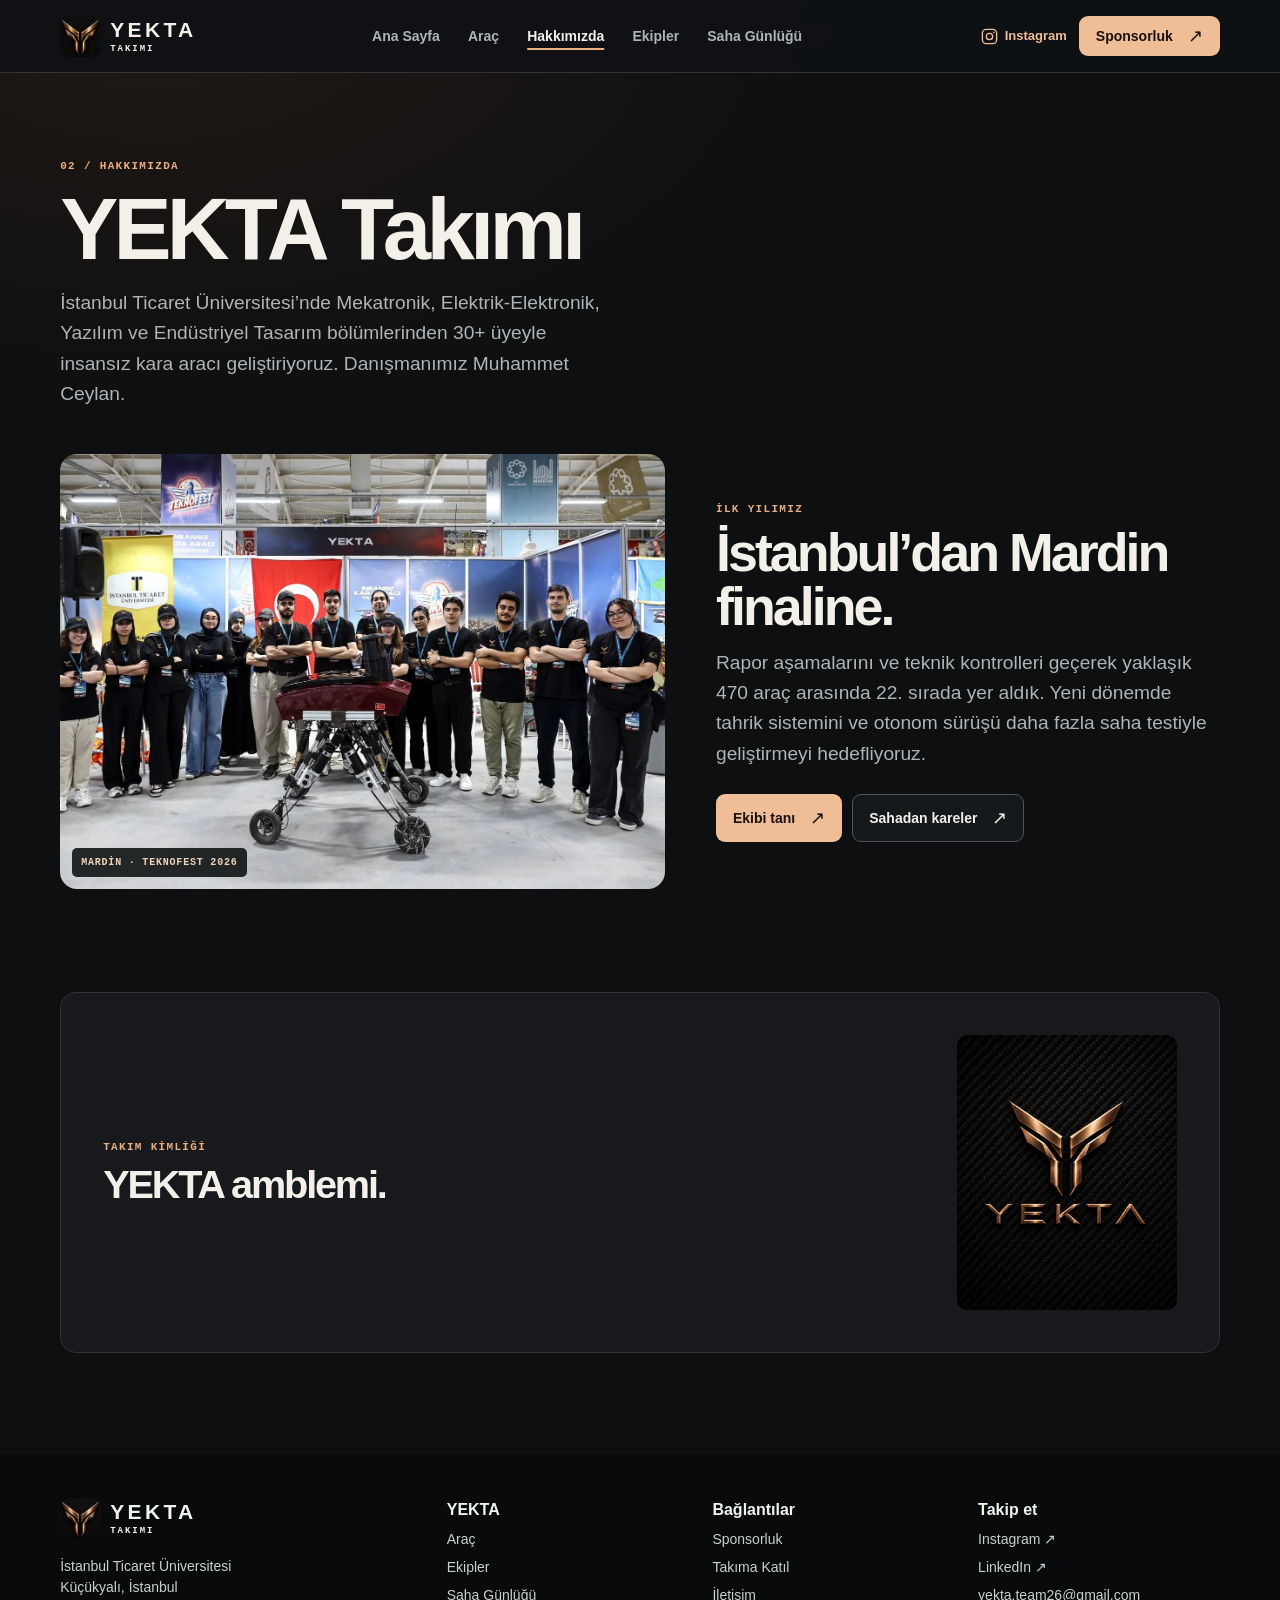
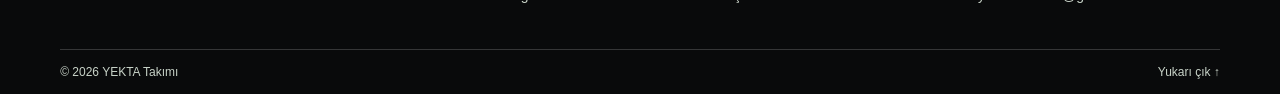
==== commit 2d13c950: "Add files via upload" ====
--- a/about.html
+++ b/about.html
@@ -25,13 +25,13 @@
  </div>
 </header>
 <main id="main">
-<header class="wrap page-intro"><p class="eyebrow">02 / HAKKIMIZDA</p><h1>YEKTA Takımı</h1><p class="lead">İstanbul Ticaret Üniversitesi’nde Mekatronik, Elektrik-Elektronik, Yazılım ve Endüstriyel Tasarım bölümlerinden 30 öğrenci olarak insansız kara aracı geliştiriyoruz. Danışmanımız Muhammet Ceylan.</p></header>
+<header class="wrap page-intro"><p class="eyebrow">02 / HAKKIMIZDA</p><h1>YEKTA Takımı</h1><p class="lead">İstanbul Ticaret Üniversitesi’nde Mekatronik, Elektrik-Elektronik, Yazılım ve Endüstriyel Tasarım bölümlerinden 30+ üyeyle insansız kara aracı geliştiriyoruz. Danışmanımız Muhammet Ceylan.</p></header>
 <section class="wrap feature-grid">
- <figure class="feature-photo"><img src="assets/team.webp" alt="TEKNOFEST’te YEKTA Takımı" loading="lazy" ><figcaption>MARDİN · TEKNOFEST 2026</figcaption></figure>
+ <figure class="feature-photo"><img src="assets/mardin-team.webp" alt="TEKNOFEST’te YEKTA Takımı" loading="lazy" ><figcaption>MARDİN · TEKNOFEST 2026</figcaption></figure>
  <div class="feature-copy"><p class="eyebrow">İLK YILIMIZ</p><h2>İstanbul’dan Mardin finaline.</h2><p class="lead">Rapor aşamalarını ve teknik kontrolleri geçerek yaklaşık 470 araç arasında 22. sırada yer aldık. Yeni dönemde tahrik sistemini ve otonom sürüşü daha fazla saha testiyle geliştirmeyi hedefliyoruz.</p><div class="actions"><a class="button primary" href="teams.html" >Ekibi tanı<span aria-hidden="true">↗</span></a><a class="button secondary" href="gallery.html" >Sahadan kareler<span aria-hidden="true">↗</span></a></div></div>
 </section>
 <section class="wrap identity">
- <div><p class="eyebrow">TAKIM KİMLİĞİ</p><h2>YEKTA’nın yeni logosu.</h2></div>
+ <div><p class="eyebrow">TAKIM KİMLİĞİ</p><h2>YEKTA amblemi.</h2></div>
  <img src="assets/yekta-logo.webp" alt="Karbon dokulu arka plan üzerinde bronz YEKTA amblemi ve takım adı" width="680" height="850" loading="lazy">
 </section>
 </main>
--- a/style.css
+++ b/style.css
@@ -225,3 +225,17 @@
 @media(max-width:1020px){.header-instagram span{display:none}.header-instagram{padding-inline:7px}}
 @media(max-width:840px){.header-instagram span{display:inline}.hero-instagram{margin-top:14px}}
 @media(max-width:390px){.header-instagram span{display:none}}
+.team-photo{position:relative;overflow:hidden;border-radius:17px;background:#17191c}
+.team-photo img{height:auto;aspect-ratio:2.15;object-fit:cover;object-position:50% 61%}
+.team-photo figcaption{position:absolute;bottom:12px;left:12px;padding:8px 9px;border-radius:5px;background:#101514e6;color:#efd3b9;font:750 10px/1.3 var(--mono);letter-spacing:.08em}
+.team-roles{display:grid;grid-template-columns:repeat(2,minmax(0,1fr));gap:12px;margin:15px 0 25px}
+.team-roles article{padding:clamp(14px,2.4vw,29px);border:1px solid var(--line);border-radius:13px;background:#17191c}
+.team-roles h2{margin-top:7px;font-size:clamp(21px,2.6vw,38px)}
+.team-captain{display:flex;flex-wrap:wrap;align-items:baseline;gap:4px 12px}
+.team-captain span{color:var(--gold);font-size:13px}
+.team-captain strong{color:var(--white)}
+.member-roster{display:grid;grid-template-columns:repeat(auto-fit,minmax(min(100%,165px),1fr));gap:8px;margin:0 0 18px;padding:0;list-style:none}
+.member-roster li{padding:8px 10px;border:1px solid var(--line);border-radius:7px;color:var(--muted);font-size:14px}
+.sponsor-contact{margin-top:14px;color:var(--gold);font-size:13px}
+.gallery-controls{flex-wrap:wrap;max-width:100%}
+@media(max-width:560px){.team-photo img{aspect-ratio:1.5}}
